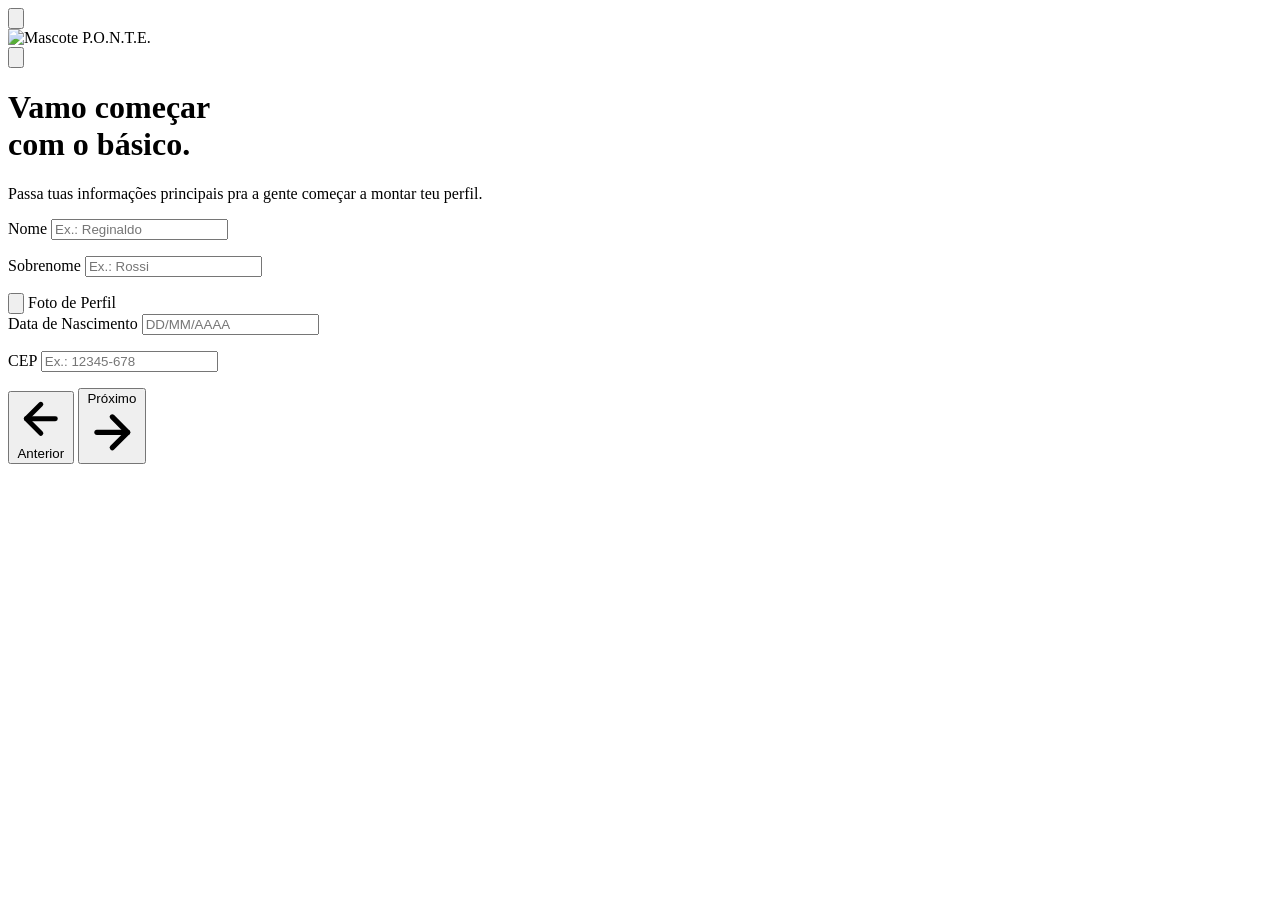
==== frontend/index.html @ 2f82075f "Criação tela login, cadastro e chat" ====
<!DOCTYPE html>
<html lang="pt-BR">
<head>
  <meta charset="UTF-8" />
  <meta name="viewport" content="width=device-width, initial-scale=1.0" />
  <title>P.O.N.T.E. — Vamo começar com o básico</title>
  <meta name="description" content="Cadastro inicial P.O.N.T.E.: nome, sobrenome, foto, data de nascimento e CEP." />
  <link rel="preconnect" href="https://fonts.googleapis.com" />
  <link rel="preconnect" href="https://fonts.gstatic.com" crossorigin />
  <link href="https://fonts.googleapis.com/css2?family=Nunito:wght@400;600;700;800;900&display=swap" rel="stylesheet" />
  <link rel="stylesheet" href="/ponte-mvp-main/frontend/css/styles.css" />
  <link rel="stylesheet" href="/ponte-mvp-main/frontend/css/desktop.css" />
</head>
<body>
  <main class="card" role="main">
    <header class="topbar">
      <button type="button" class="icon-btn" id="helpBtn" aria-label="Ajuda">
        <svg viewBox="0 0 24 24" fill="none" stroke="currentColor" stroke-width="2.2" stroke-linecap="round" stroke-linejoin="round"><circle cx="12" cy="12" r="10"/><path d="M9.09 9a3 3 0 0 1 5.83 1c0 2-3 3-3 3"/><line x1="12" y1="17" x2="12.01" y2="17"/></svg>
      </button>

      <div class="brand">
        <img src="/ponte-mvp-main/frontend/assets/logo-1.png" alt="Mascote P.O.N.T.E." width="56" height="56" />
      </div>

      <button type="button" class="icon-btn" id="closeBtn" aria-label="Fechar">
        <svg viewBox="0 0 24 24" fill="none" stroke="currentColor" stroke-width="2.2" stroke-linecap="round" stroke-linejoin="round"><line x1="18" y1="6" x2="6" y2="18"/><line x1="6" y1="6" x2="18" y2="18"/></svg>
      </button>
    </header>

    <div class="progress" role="progressbar" aria-valuemin="0" aria-valuemax="100" aria-valuenow="15">
      <div class="progress-bar" id="progressBar" style="width:15%"></div>
    </div>

    <h1 class="title">Vamo começar<br/>com o <span class="accent">básico</span>.</h1>
    <p class="subtitle">Passa tuas informações principais pra a gente começar a montar teu perfil.</p>

    <form id="form" novalidate>
      <div class="field">
        <label for="nome">Nome</label>
        <input id="nome" name="nome" type="text" placeholder="Ex.: Reginaldo" autocomplete="given-name" />
        <p class="error" id="nome-error"></p>
      </div>

      <div class="field">
        <label for="sobrenome">Sobrenome</label>
        <input id="sobrenome" name="sobrenome" type="text" placeholder="Ex.: Rossi" autocomplete="family-name" />
        <p class="error" id="sobrenome-error"></p>
      </div>

      <div class="row">
        <div class="photo-col">
          <button type="button" class="photo-btn" id="photoBtn" aria-label="Adicionar foto de perfil">
            <span id="photoPlus">
              <svg viewBox="0 0 24 24" fill="none" stroke="currentColor" stroke-width="2.4" stroke-linecap="round"><line x1="12" y1="5" x2="12" y2="19"/><line x1="5" y1="12" x2="19" y2="12"/></svg>
            </span>
            <img id="photoPreview" alt="" hidden />
          </button>
          <input type="file" id="photoInput" accept="image/*" hidden />
          <span class="photo-label">Foto de Perfil</span>
        </div>

        <div class="right-col">
          <div class="field">
            <label for="nascimento">Data de Nascimento</label>
            <input id="nascimento" name="nascimento" type="text" placeholder="DD/MM/AAAA" inputmode="numeric" />
            <p class="error" id="nascimento-error"></p>
          </div>
          <div class="field">
            <label for="cep">CEP</label>
            <input id="cep" name="cep" type="text" placeholder="Ex.: 12345-678" inputmode="numeric" />
            <p class="error" id="cep-error"></p>
          </div>
        </div>
      </div>

      <div class="actions">
        <button type="button" class="btn" id="prevBtn">
          <svg viewBox="0 0 24 24" fill="none" stroke="currentColor" stroke-width="2.4" stroke-linecap="round" stroke-linejoin="round"><line x1="19" y1="12" x2="5" y2="12"/><polyline points="12 19 5 12 12 5"/></svg>
          Anterior
        </button>
        <button type="submit" class="btn">
          Próximo
          <svg viewBox="0 0 24 24" fill="none" stroke="currentColor" stroke-width="2.4" stroke-linecap="round" stroke-linejoin="round"><line x1="5" y1="12" x2="19" y2="12"/><polyline points="12 5 19 12 12 19"/></svg>
        </button>
      </div>
    </form>
  </main>

  <div id="toast" class="toast" role="status" aria-live="polite"></div>

  <script src="/ponte-mvp-main/frontend/js/script.js"></script>
</body>
</html>
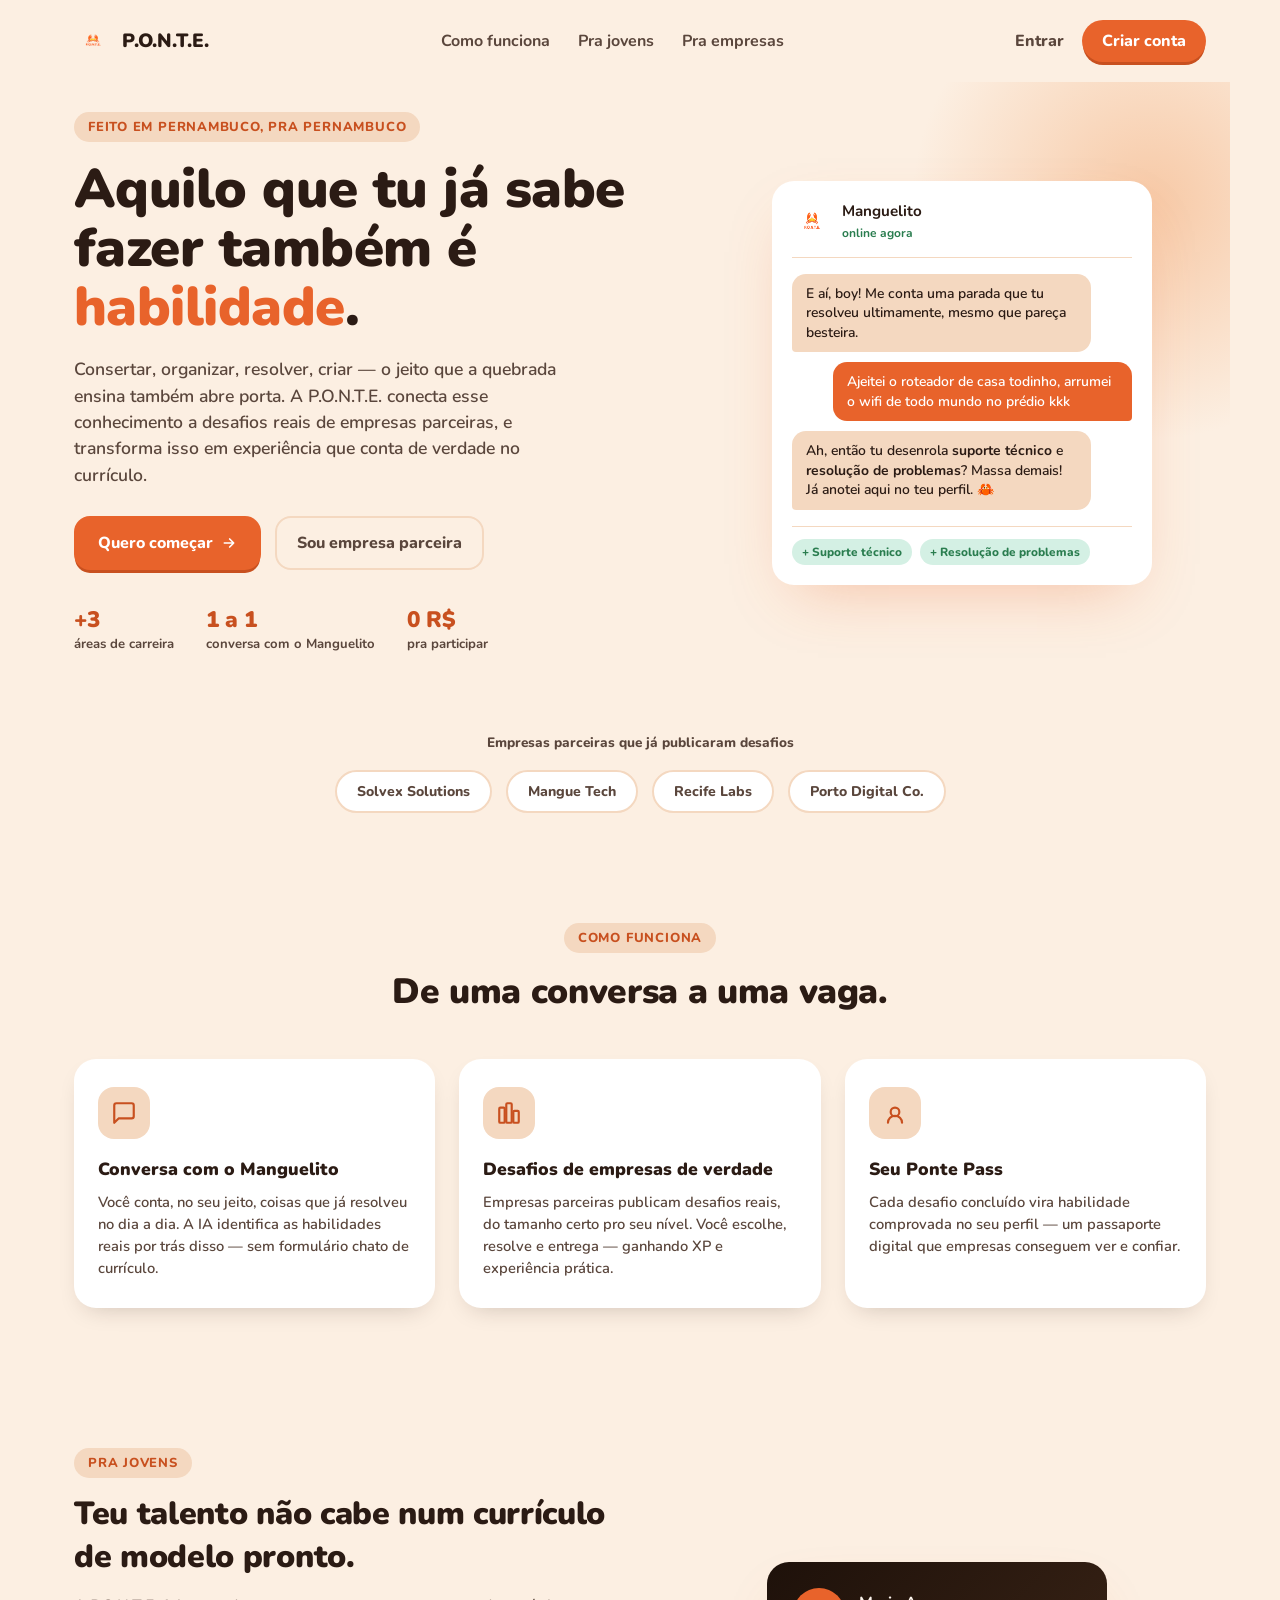
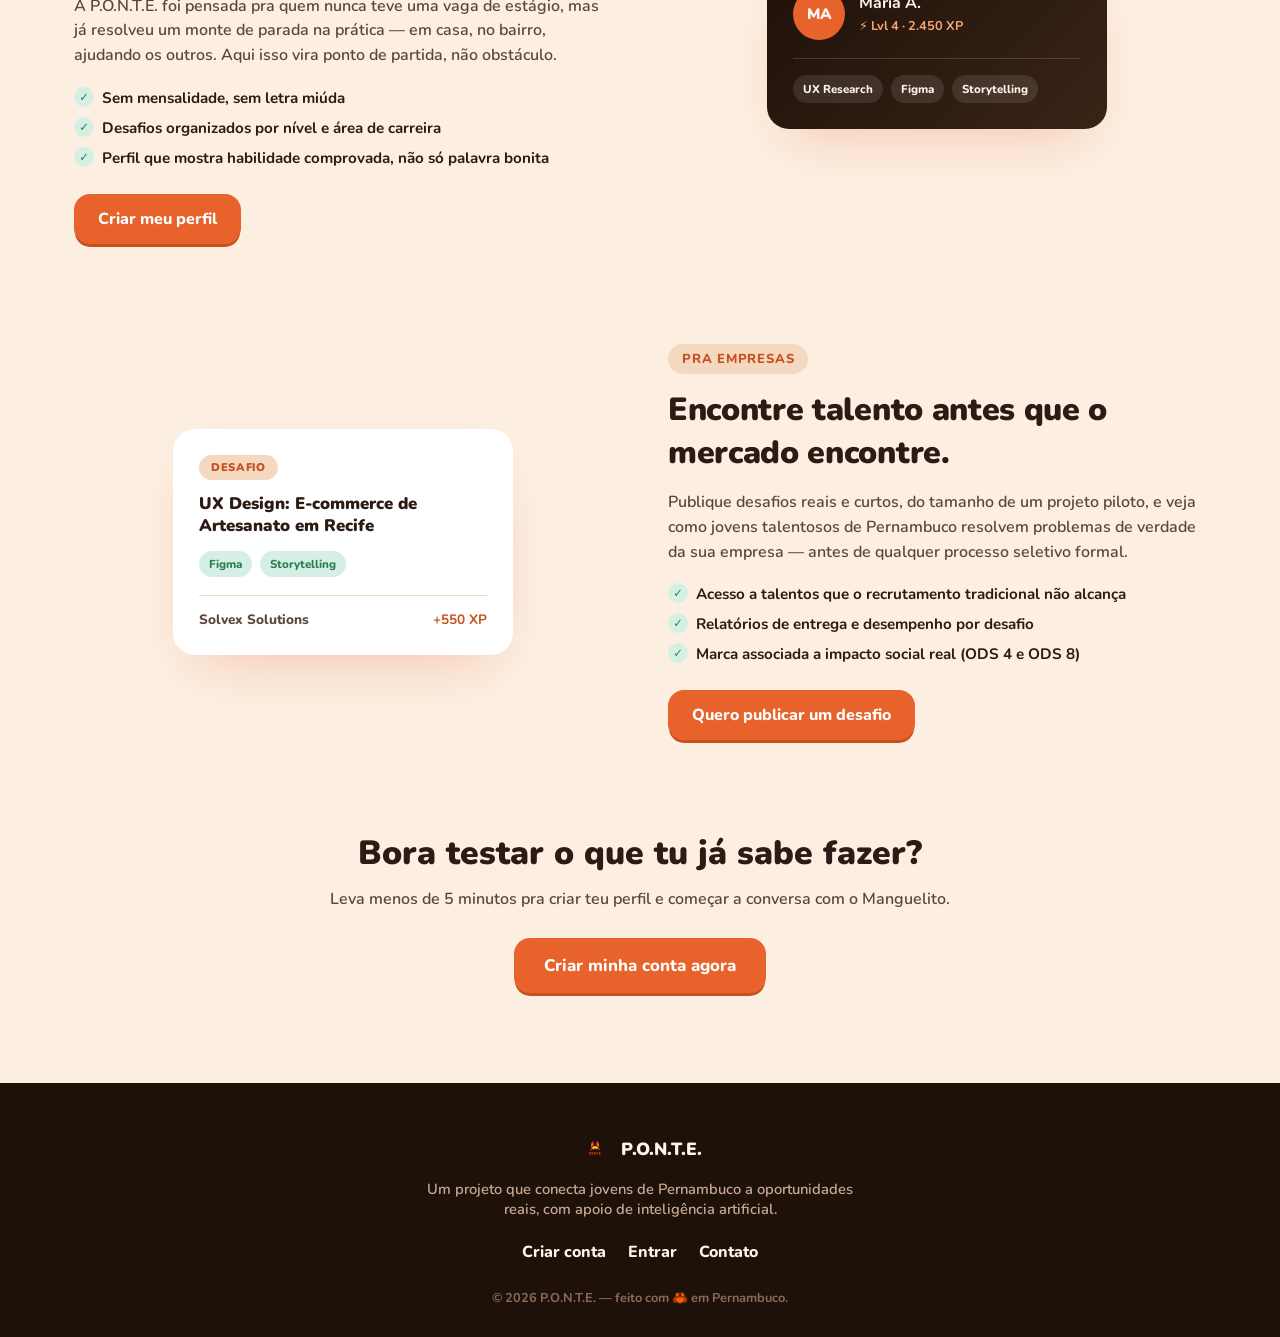
==== commit 9c068d06: "feat: add page pontepass, oportunidade and index" ====
--- a/frontend/index.html
+++ b/frontend/index.html
@@ -1,93 +1,197 @@
 <!DOCTYPE html>
 <html lang="pt-BR">
 <head>
-  <meta charset="UTF-8" />
-  <meta name="viewport" content="width=device-width, initial-scale=1.0" />
-  <title>P.O.N.T.E. — Vamo começar com o básico</title>
-  <meta name="description" content="Cadastro inicial P.O.N.T.E.: nome, sobrenome, foto, data de nascimento e CEP." />
-  <link rel="preconnect" href="https://fonts.googleapis.com" />
-  <link rel="preconnect" href="https://fonts.gstatic.com" crossorigin />
-  <link href="https://fonts.googleapis.com/css2?family=Nunito:wght@400;600;700;800;900&display=swap" rel="stylesheet" />
-  <link rel="stylesheet" href="/ponte-mvp-main/frontend/css/styles.css" />
-  <link rel="stylesheet" href="/ponte-mvp-main/frontend/css/desktop.css" />
+<meta charset="UTF-8" />
+<meta name="viewport" content="width=device-width, initial-scale=1.0" />
+<title>P.O.N.T.E. — Da experiência de rua à vaga de verdade</title>
+<meta name="description" content="P.O.N.T.E. transforma o que jovens de Pernambuco já sabem fazer em habilidades reconhecidas por empresas — com a ajuda do Manguelito, nosso assistente de IA." />
+<link rel="icon" href="assets/logo-1.png" type="image/png" />
+<link rel="preconnect" href="https://fonts.googleapis.com" />
+<link rel="preconnect" href="https://fonts.gstatic.com" crossorigin />
+<link href="https://fonts.googleapis.com/css2?family=Nunito:wght@400;600;700;800;900&display=swap" rel="stylesheet" />
+<link rel="stylesheet" href="css/index.css" />
 </head>
 <body>
-  <main class="card" role="main">
-    <header class="topbar">
-      <button type="button" class="icon-btn" id="helpBtn" aria-label="Ajuda">
-        <svg viewBox="0 0 24 24" fill="none" stroke="currentColor" stroke-width="2.2" stroke-linecap="round" stroke-linejoin="round"><circle cx="12" cy="12" r="10"/><path d="M9.09 9a3 3 0 0 1 5.83 1c0 2-3 3-3 3"/><line x1="12" y1="17" x2="12.01" y2="17"/></svg>
-      </button>
 
-      <div class="brand">
-        <img src="/ponte-mvp-main/frontend/assets/logo-1.png" alt="Mascote P.O.N.T.E." width="56" height="56" />
+  <header class="nav">
+    <a href="index.html" class="nav-brand">
+      <img src="assets/logo-1.png" alt="Mascote P.O.N.T.E." />
+      <span>P.O.N.T.E.</span>
+    </a>
+    <nav class="nav-links">
+      <a href="#como-funciona">Como funciona</a>
+      <a href="#jovens">Pra jovens</a>
+      <a href="#empresas">Pra empresas</a>
+    </nav>
+    <div class="nav-actions">
+      <a href="login.html" class="nav-login">Entrar</a>
+      <a href="cadastro.html" class="btn-nav">Criar conta</a>
+    </div>
+    <button class="nav-burger" id="navBurger" aria-label="Abrir menu" aria-expanded="false">
+      <span></span><span></span><span></span>
+    </button>
+  </header>
+
+  <div class="nav-mobile" id="navMobile">
+    <a href="#como-funciona">Como funciona</a>
+    <a href="#jovens">Pra jovens</a>
+    <a href="#empresas">Pra empresas</a>
+    <a href="login.html">Entrar</a>
+    <a href="cadastro.html" class="btn-nav">Criar conta</a>
+  </div>
+
+  <main>
+    <section class="hero">
+      <div class="hero-blob" aria-hidden="true"></div>
+      <div class="hero-text">
+        <span class="eyebrow">Feito em Pernambuco, pra Pernambuco</span>
+        <h1>Aquilo que tu já sabe fazer também é <span class="accent">habilidade</span>.</h1>
+        <p class="lede">Consertar, organizar, resolver, criar — o jeito que a quebrada ensina também abre porta. A P.O.N.T.E. conecta esse conhecimento a desafios reais de empresas parceiras, e transforma isso em experiência que conta de verdade no currículo.</p>
+        <div class="hero-actions">
+          <a href="cadastro.html" class="btn-primary">Quero começar <svg width="16" height="16" viewBox="0 0 24 24" fill="none" stroke="currentColor" stroke-width="2.5" stroke-linecap="round" stroke-linejoin="round"><path d="M5 12h14M13 6l6 6-6 6"/></svg></a>
+          <a href="#empresas" class="btn-ghost">Sou empresa parceira</a>
+        </div>
+        <div class="hero-proof">
+          <div><strong>+3</strong><span>áreas de carreira</span></div>
+          <div><strong>1 a 1</strong><span>conversa com o Manguelito</span></div>
+          <div><strong>0 R$</strong><span>pra participar</span></div>
+        </div>
       </div>
-
-      <button type="button" class="icon-btn" id="closeBtn" aria-label="Fechar">
-        <svg viewBox="0 0 24 24" fill="none" stroke="currentColor" stroke-width="2.2" stroke-linecap="round" stroke-linejoin="round"><line x1="18" y1="6" x2="6" y2="18"/><line x1="6" y1="6" x2="18" y2="18"/></svg>
-      </button>
-    </header>
-
-    <div class="progress" role="progressbar" aria-valuemin="0" aria-valuemax="100" aria-valuenow="15">
-      <div class="progress-bar" id="progressBar" style="width:15%"></div>
-    </div>
-
-    <h1 class="title">Vamo começar<br/>com o <span class="accent">básico</span>.</h1>
-    <p class="subtitle">Passa tuas informações principais pra a gente começar a montar teu perfil.</p>
-
-    <form id="form" novalidate>
-      <div class="field">
-        <label for="nome">Nome</label>
-        <input id="nome" name="nome" type="text" placeholder="Ex.: Reginaldo" autocomplete="given-name" />
-        <p class="error" id="nome-error"></p>
-      </div>
-
-      <div class="field">
-        <label for="sobrenome">Sobrenome</label>
-        <input id="sobrenome" name="sobrenome" type="text" placeholder="Ex.: Rossi" autocomplete="family-name" />
-        <p class="error" id="sobrenome-error"></p>
-      </div>
-
-      <div class="row">
-        <div class="photo-col">
-          <button type="button" class="photo-btn" id="photoBtn" aria-label="Adicionar foto de perfil">
-            <span id="photoPlus">
-              <svg viewBox="0 0 24 24" fill="none" stroke="currentColor" stroke-width="2.4" stroke-linecap="round"><line x1="12" y1="5" x2="12" y2="19"/><line x1="5" y1="12" x2="19" y2="12"/></svg>
-            </span>
-            <img id="photoPreview" alt="" hidden />
-          </button>
-          <input type="file" id="photoInput" accept="image/*" hidden />
-          <span class="photo-label">Foto de Perfil</span>
-        </div>
-
-        <div class="right-col">
-          <div class="field">
-            <label for="nascimento">Data de Nascimento</label>
-            <input id="nascimento" name="nascimento" type="text" placeholder="DD/MM/AAAA" inputmode="numeric" />
-            <p class="error" id="nascimento-error"></p>
+      <div class="hero-card">
+        <div class="chat-mock">
+          <div class="chat-mock-head">
+            <img src="assets/logo-1.png" alt="" />
+            <div>
+              <strong>Manguelito</strong>
+              <span>online agora</span>
+            </div>
           </div>
-          <div class="field">
-            <label for="cep">CEP</label>
-            <input id="cep" name="cep" type="text" placeholder="Ex.: 12345-678" inputmode="numeric" />
-            <p class="error" id="cep-error"></p>
+          <div class="chat-mock-body">
+            <div class="bubble bot">E aí, boy! Me conta uma parada que tu resolveu ultimamente, mesmo que pareça besteira.</div>
+            <div class="bubble user">Ajeitei o roteador de casa todinho, arrumei o wifi de todo mundo no prédio kkk</div>
+            <div class="bubble bot">Ah, então tu desenrola <strong>suporte técnico</strong> e <strong>resolução de problemas</strong>? Massa demais! Já anotei aqui no teu perfil. 🦀</div>
+          </div>
+          <div class="chat-mock-skills">
+            <span>+ Suporte técnico</span>
+            <span>+ Resolução de problemas</span>
           </div>
         </div>
       </div>
+    </section>
 
-      <div class="actions">
-        <button type="button" class="btn" id="prevBtn">
-          <svg viewBox="0 0 24 24" fill="none" stroke="currentColor" stroke-width="2.4" stroke-linecap="round" stroke-linejoin="round"><line x1="19" y1="12" x2="5" y2="12"/><polyline points="12 19 5 12 12 5"/></svg>
-          Anterior
-        </button>
-        <button type="submit" class="btn">
-          Próximo
-          <svg viewBox="0 0 24 24" fill="none" stroke="currentColor" stroke-width="2.4" stroke-linecap="round" stroke-linejoin="round"><line x1="5" y1="12" x2="19" y2="12"/><polyline points="12 5 19 12 12 19"/></svg>
-        </button>
+    <section class="logos-strip">
+      <span>Empresas parceiras que já publicaram desafios</span>
+      <div class="logos-row">
+        <div class="logo-chip">Solvex Solutions</div>
+        <div class="logo-chip">Mangue Tech</div>
+        <div class="logo-chip">Recife Labs</div>
+        <div class="logo-chip">Porto Digital Co.</div>
       </div>
-    </form>
+    </section>
+
+    <section class="how" id="como-funciona">
+      <div class="section-head">
+        <span class="eyebrow">Como funciona</span>
+        <h2>De uma conversa a uma vaga.</h2>
+      </div>
+      <div class="how-grid">
+        <div class="how-card">
+          <div class="how-icon"><svg width="26" height="26" viewBox="0 0 24 24" fill="none" stroke="currentColor" stroke-width="2" stroke-linecap="round" stroke-linejoin="round"><path d="M21 15a2 2 0 0 1-2 2H7l-4 4V5a2 2 0 0 1 2-2h14a2 2 0 0 1 2 2z"/></svg></div>
+          <h3>Conversa com o Manguelito</h3>
+          <p>Você conta, no seu jeito, coisas que já resolveu no dia a dia. A IA identifica as habilidades reais por trás disso — sem formulário chato de currículo.</p>
+        </div>
+        <div class="how-card">
+          <div class="how-icon"><svg width="26" height="26" viewBox="0 0 24 24" fill="none" stroke="currentColor" stroke-width="2" stroke-linecap="round" stroke-linejoin="round"><rect x="3" y="7" width="5" height="14" rx="1"/><rect x="9.5" y="3" width="5" height="18" rx="1"/><rect x="16" y="10" width="5" height="11" rx="1"/></svg></div>
+          <h3>Desafios de empresas de verdade</h3>
+          <p>Empresas parceiras publicam desafios reais, do tamanho certo pro seu nível. Você escolhe, resolve e entrega — ganhando XP e experiência prática.</p>
+        </div>
+        <div class="how-card">
+          <div class="how-icon"><svg width="26" height="26" viewBox="0 0 24 24" fill="none" stroke="currentColor" stroke-width="2" stroke-linecap="round" stroke-linejoin="round"><path d="M12 15a4 4 0 1 0 0-8 4 4 0 0 0 0 8z"/><path d="M5.5 21a6.5 6.5 0 0 1 13 0"/></svg></div>
+          <h3>Seu Ponte Pass</h3>
+          <p>Cada desafio concluído vira habilidade comprovada no seu perfil — um passaporte digital que empresas conseguem ver e confiar.</p>
+        </div>
+      </div>
+    </section>
+
+    <section class="split" id="jovens">
+      <div class="split-text">
+        <span class="eyebrow">Pra jovens</span>
+        <h2>Teu talento não cabe num currículo de modelo pronto.</h2>
+        <p>A P.O.N.T.E. foi pensada pra quem nunca teve uma vaga de estágio, mas já resolveu um monte de parada na prática — em casa, no bairro, ajudando os outros. Aqui isso vira ponto de partida, não obstáculo.</p>
+        <ul class="check-list">
+          <li>Sem mensalidade, sem letra miúda</li>
+          <li>Desafios organizados por nível e área de carreira</li>
+          <li>Perfil que mostra habilidade comprovada, não só palavra bonita</li>
+        </ul>
+        <a href="cadastro.html" class="btn-primary">Criar meu perfil</a>
+      </div>
+      <div class="split-card">
+        <div class="pass-mini">
+          <div class="pass-mini-top">
+            <div class="pass-avatar">MA</div>
+            <div>
+              <strong>Maria A.</strong>
+              <span>⚡ Lvl 4 · 2.450 XP</span>
+            </div>
+          </div>
+          <div class="pass-mini-skills">
+            <span>UX Research</span>
+            <span>Figma</span>
+            <span>Storytelling</span>
+          </div>
+        </div>
+      </div>
+    </section>
+
+    <section class="split reverse" id="empresas">
+      <div class="split-text">
+        <span class="eyebrow">Pra empresas</span>
+        <h2>Encontre talento antes que o mercado encontre.</h2>
+        <p>Publique desafios reais e curtos, do tamanho de um projeto piloto, e veja como jovens talentosos de Pernambuco resolvem problemas de verdade da sua empresa — antes de qualquer processo seletivo formal.</p>
+        <ul class="check-list">
+          <li>Acesso a talentos que o recrutamento tradicional não alcança</li>
+          <li>Relatórios de entrega e desempenho por desafio</li>
+          <li>Marca associada a impacto social real (ODS 4 e ODS 8)</li>
+        </ul>
+        <a href="mailto:profissionalba1is1a@gmail.com?subject=Quero%20publicar%20um%20desafio%20na%20P.O.N.T.E." class="btn-primary">Quero publicar um desafio</a>
+      </div>
+      <div class="split-card">
+        <div class="desafio-mini">
+          <span class="type-pill-mini">Desafio</span>
+          <h4>UX Design: E-commerce de Artesanato em Recife</h4>
+          <div class="desafio-mini-tags">
+            <span>Figma</span>
+            <span>Storytelling</span>
+          </div>
+          <div class="desafio-mini-foot">
+            <span>Solvex Solutions</span>
+            <strong>+550 XP</strong>
+          </div>
+        </div>
+      </div>
+    </section>
+
+    <section class="cta-final">
+      <h2>Bora testar o que tu já sabe fazer?</h2>
+      <p>Leva menos de 5 minutos pra criar teu perfil e começar a conversa com o Manguelito.</p>
+      <a href="cadastro.html" class="btn-primary lg">Criar minha conta agora</a>
+    </section>
   </main>
 
-  <div id="toast" class="toast" role="status" aria-live="polite"></div>
+  <footer class="foot">
+    <div class="foot-brand">
+      <img src="assets/logo-1.png" alt="Mascote P.O.N.T.E." />
+      <span>P.O.N.T.E.</span>
+    </div>
+    <p>Um projeto que conecta jovens de Pernambuco a oportunidades reais, com apoio de inteligência artificial.</p>
+    <div class="foot-links">
+      <a href="cadastro.html">Criar conta</a>
+      <a href="login.html">Entrar</a>
+      <a href="mailto:profissionalba1is1a@gmail.com">Contato</a>
+    </div>
+    <span class="foot-copy">© 2026 P.O.N.T.E. — feito com 🦀 em Pernambuco.</span>
+  </footer>
 
-  <script src="/ponte-mvp-main/frontend/js/script.js"></script>
+  <script src="js/index.js"></script>
 </body>
 </html>
--- a/frontend/css/index.css
+++ b/frontend/css/index.css
@@ -0,0 +1,247 @@
+:root {
+  --bg: #fcefe2;
+  --card: #ffffff;
+  --primary: #e8632b;
+  --primary-dark: #c8501f;
+  --text: #2b1b14;
+  --muted: #5a463c;
+  --input-bg: #f7c9a6;
+  --secondary: #f4d8c0;
+  --mint: #2a7d4f;
+  --mint-lt: #d4f0e4;
+  --shadow: 0 25px 60px -25px rgba(232, 99, 43, 0.35);
+  --shadow-sm: 0 10px 24px -12px rgba(43, 27, 20, 0.25);
+  --radius: 22px;
+}
+
+* { box-sizing: border-box; }
+html { scroll-behavior: smooth; }
+body {
+  margin: 0;
+  font-family: 'Nunito', system-ui, -apple-system, sans-serif;
+  background: var(--bg);
+  color: var(--text);
+  -webkit-font-smoothing: antialiased;
+}
+img { max-width: 100%; display: block; }
+a { color: inherit; text-decoration: none; }
+ul { margin: 0; padding: 0; list-style: none; }
+
+.eyebrow {
+  display: inline-block;
+  font-size: 13px;
+  font-weight: 800;
+  letter-spacing: .06em;
+  text-transform: uppercase;
+  color: var(--primary-dark);
+  background: var(--secondary);
+  padding: 6px 14px;
+  border-radius: 999px;
+}
+
+/* ── Nav ── */
+.nav {
+  display: flex;
+  align-items: center;
+  justify-content: space-between;
+  gap: 24px;
+  max-width: 1180px;
+  margin: 0 auto;
+  padding: 20px 24px;
+}
+.nav-brand { display: flex; align-items: center; gap: 10px; font-weight: 900; font-size: 1.2rem; }
+.nav-brand img { width: 38px; height: 38px; object-fit: contain; }
+.nav-links { display: flex; gap: 28px; font-weight: 700; color: var(--muted); }
+.nav-links a:hover { color: var(--primary); }
+.nav-actions { display: flex; align-items: center; gap: 18px; }
+.nav-login { font-weight: 800; color: var(--muted); }
+.nav-login:hover { color: var(--primary); }
+.btn-nav {
+  background: var(--primary);
+  color: #fff;
+  font-weight: 800;
+  padding: 10px 20px;
+  border-radius: 999px;
+  box-shadow: 0 4px 0 -1px var(--primary-dark);
+  transition: filter .15s, transform .08s;
+}
+.btn-nav:hover { filter: brightness(1.05); }
+.nav-burger { display: none; flex-direction: column; gap: 5px; background: none; border: 0; cursor: pointer; padding: 8px; }
+.nav-burger span { width: 22px; height: 2.5px; background: var(--text); border-radius: 2px; }
+.nav-mobile {
+  display: none; flex-direction: column; gap: 4px;
+  padding: 0 24px 20px; font-weight: 700;
+}
+.nav-mobile a { padding: 10px 4px; color: var(--muted); }
+.nav-mobile .btn-nav { text-align: center; margin-top: 8px; }
+.nav-mobile.open { display: flex; }
+
+@media (max-width: 860px) {
+  .nav-links, .nav-actions { display: none; }
+  .nav-burger { display: flex; }
+}
+
+/* ── Hero ── */
+.hero {
+  position: relative;
+  max-width: 1180px;
+  margin: 0 auto;
+  padding: 30px 24px 80px;
+  display: grid;
+  grid-template-columns: 1.1fr .9fr;
+  gap: 48px;
+  align-items: center;
+  overflow: hidden;
+}
+.hero-blob {
+  position: absolute; top: -120px; right: -160px; width: 480px; height: 480px;
+  background: radial-gradient(circle, var(--input-bg) 0%, transparent 70%);
+  z-index: 0; pointer-events: none;
+}
+.hero-text { position: relative; z-index: 1; }
+.hero-text h1 {
+  font-size: clamp(2.2rem, 4.4vw, 3.4rem);
+  line-height: 1.08;
+  font-weight: 900;
+  letter-spacing: -.01em;
+  margin: 18px 0 20px;
+}
+.hero-text .accent { color: var(--primary); }
+.lede { font-size: 1.1rem; color: var(--muted); font-weight: 600; line-height: 1.5; max-width: 520px; }
+.hero-actions { display: flex; gap: 14px; flex-wrap: wrap; margin: 28px 0 34px; }
+
+.btn-primary {
+  display: inline-flex; align-items: center; gap: 8px;
+  background: var(--primary); color: #fff; font-weight: 800; font-size: 1rem;
+  padding: 14px 24px; border-radius: 16px;
+  box-shadow: 0 4px 0 -1px var(--primary-dark);
+  transition: filter .15s, transform .08s;
+}
+.btn-primary:hover { filter: brightness(1.05); }
+.btn-primary:active { transform: translateY(2px); }
+.btn-primary.lg { padding: 16px 30px; font-size: 1.05rem; }
+.btn-ghost {
+  display: inline-flex; align-items: center;
+  font-weight: 800; padding: 14px 20px; border-radius: 16px;
+  border: 2px solid var(--secondary); color: var(--muted);
+  transition: border-color .15s, color .15s;
+}
+.btn-ghost:hover { border-color: var(--primary); color: var(--primary); }
+
+.hero-proof { display: flex; gap: 32px; flex-wrap: wrap; }
+.hero-proof div { display: flex; flex-direction: column; }
+.hero-proof strong { font-size: 1.4rem; font-weight: 900; color: var(--primary-dark); }
+.hero-proof span { font-size: .82rem; color: var(--muted); font-weight: 700; }
+
+/* ── Hero chat mock ── */
+.hero-card { position: relative; z-index: 1; }
+.chat-mock {
+  background: var(--card); border-radius: var(--radius); box-shadow: var(--shadow);
+  padding: 20px; max-width: 380px; margin: 0 auto;
+}
+.chat-mock-head { display: flex; align-items: center; gap: 10px; padding-bottom: 14px; border-bottom: 1px solid var(--secondary); }
+.chat-mock-head img { width: 40px; height: 40px; border-radius: 50%; }
+.chat-mock-head strong { display: block; font-size: .95rem; }
+.chat-mock-head span { font-size: .75rem; color: var(--mint); font-weight: 700; }
+.chat-mock-body { display: flex; flex-direction: column; gap: 10px; padding: 16px 0; }
+.bubble { font-size: .87rem; font-weight: 600; line-height: 1.4; padding: 10px 14px; border-radius: 14px; max-width: 88%; }
+.bubble.bot { background: var(--secondary); color: var(--text); border-bottom-left-radius: 4px; align-self: flex-start; }
+.bubble.user { background: var(--primary); color: #fff; border-bottom-right-radius: 4px; align-self: flex-end; }
+.chat-mock-skills { display: flex; gap: 8px; flex-wrap: wrap; padding-top: 12px; border-top: 1px solid var(--secondary); }
+.chat-mock-skills span { font-size: .74rem; font-weight: 800; color: var(--mint); background: var(--mint-lt); padding: 5px 10px; border-radius: 999px; }
+
+@media (max-width: 860px) {
+  .hero { grid-template-columns: 1fr; text-align: center; }
+  .hero-actions, .hero-proof { justify-content: center; }
+  .lede { margin-inline: auto; }
+}
+
+/* ── Logos strip ── */
+.logos-strip { max-width: 1180px; margin: 0 auto; padding: 0 24px 70px; text-align: center; }
+.logos-strip > span { display: block; font-weight: 800; color: var(--muted); font-size: .85rem; margin-bottom: 18px; }
+.logos-row { display: flex; gap: 14px; flex-wrap: wrap; justify-content: center; }
+.logo-chip { background: var(--card); border: 2px solid var(--secondary); border-radius: 999px; padding: 10px 20px; font-weight: 800; color: var(--muted); font-size: .88rem; }
+
+/* ── How it works ── */
+.how { max-width: 1180px; margin: 0 auto; padding: 40px 24px 90px; }
+.section-head { text-align: center; max-width: 560px; margin: 0 auto 44px; }
+.section-head h2 { font-size: clamp(1.6rem, 3vw, 2.2rem); font-weight: 900; margin: 14px 0 0; letter-spacing: -.01em; }
+.how-grid { display: grid; grid-template-columns: repeat(3, 1fr); gap: 24px; }
+.how-card { background: var(--card); border-radius: var(--radius); padding: 28px 24px; box-shadow: var(--shadow-sm); }
+.how-icon {
+  width: 52px; height: 52px; border-radius: 16px; background: var(--secondary); color: var(--primary-dark);
+  display: grid; place-items: center; margin-bottom: 18px;
+}
+.how-card h3 { font-size: 1.1rem; font-weight: 900; margin: 0 0 10px; }
+.how-card p { font-size: .92rem; color: var(--muted); font-weight: 600; line-height: 1.5; margin: 0; }
+
+@media (max-width: 860px) { .how-grid { grid-template-columns: 1fr; } }
+
+/* ── Split sections ── */
+.split {
+  max-width: 1180px; margin: 0 auto; padding: 50px 24px;
+  display: grid; grid-template-columns: 1fr 1fr; gap: 56px; align-items: center;
+}
+.split.reverse .split-text { order: 2; }
+.split.reverse .split-card { order: 1; }
+.split-text h2 { font-size: clamp(1.5rem, 2.8vw, 2rem); font-weight: 900; margin: 14px 0 16px; letter-spacing: -.01em; }
+.split-text p { color: var(--muted); font-weight: 600; line-height: 1.55; margin: 0 0 20px; }
+.check-list { display: flex; flex-direction: column; gap: 10px; margin-bottom: 26px; }
+.check-list li { position: relative; padding-left: 28px; font-weight: 700; color: var(--text); font-size: .95rem; }
+.check-list li::before {
+  content: "✓"; position: absolute; left: 0; top: -1px;
+  width: 20px; height: 20px; border-radius: 50%; background: var(--mint-lt); color: var(--mint);
+  font-size: .72rem; font-weight: 900; display: grid; place-items: center;
+}
+.split-card { display: flex; justify-content: center; }
+
+@media (max-width: 860px) {
+  .split, .split.reverse { grid-template-columns: 1fr; }
+  .split.reverse .split-text, .split.reverse .split-card { order: unset; }
+}
+
+/* Ponte Pass mini preview */
+.pass-mini {
+  background: linear-gradient(135deg, #1e110a, #3a2416);
+  color: #fdf5ee; border-radius: var(--radius); padding: 26px; width: 100%; max-width: 340px;
+  box-shadow: var(--shadow);
+}
+.pass-mini-top { display: flex; align-items: center; gap: 14px; padding-bottom: 18px; border-bottom: 1px solid rgba(255,255,255,.15); }
+.pass-avatar {
+  width: 52px; height: 52px; border-radius: 50%; background: var(--primary);
+  display: grid; place-items: center; font-weight: 900; font-size: .95rem;
+}
+.pass-mini-top strong { display: block; font-size: 1rem; }
+.pass-mini-top span { font-size: .8rem; color: #f5a670; font-weight: 700; }
+.pass-mini-skills { display: flex; gap: 8px; flex-wrap: wrap; padding-top: 16px; }
+.pass-mini-skills span { font-size: .72rem; font-weight: 800; background: rgba(255,255,255,.1); padding: 6px 10px; border-radius: 999px; }
+
+/* Desafio mini preview */
+.desafio-mini {
+  background: var(--card); border-radius: var(--radius); padding: 26px; width: 100%; max-width: 340px;
+  box-shadow: var(--shadow);
+}
+.type-pill-mini { font-size: .7rem; font-weight: 900; text-transform: uppercase; letter-spacing: .06em; color: var(--primary-dark); background: var(--secondary); padding: 5px 12px; border-radius: 999px; }
+.desafio-mini h4 { font-size: 1.05rem; font-weight: 900; margin: 16px 0 14px; line-height: 1.3; }
+.desafio-mini-tags { display: flex; gap: 8px; flex-wrap: wrap; margin-bottom: 18px; }
+.desafio-mini-tags span { font-size: .72rem; font-weight: 800; background: var(--mint-lt); color: var(--mint); padding: 5px 10px; border-radius: 999px; }
+.desafio-mini-foot { display: flex; justify-content: space-between; align-items: center; padding-top: 14px; border-top: 1px solid var(--secondary); font-weight: 800; font-size: .85rem; color: var(--muted); }
+.desafio-mini-foot strong { color: var(--primary-dark); }
+
+/* ── Final CTA ── */
+.cta-final {
+  max-width: 720px; margin: 40px auto 90px; text-align: center; padding: 0 24px;
+}
+.cta-final h2 { font-size: clamp(1.6rem, 3vw, 2.1rem); font-weight: 900; margin: 0 0 12px; }
+.cta-final p { color: var(--muted); font-weight: 600; margin: 0 0 28px; }
+
+/* ── Footer ── */
+.foot {
+  background: #1e110a; color: #fdf5ee; padding: 50px 24px 30px; text-align: center;
+}
+.foot-brand { display: flex; align-items: center; justify-content: center; gap: 10px; font-weight: 900; font-size: 1.1rem; margin-bottom: 14px; }
+.foot-brand img { width: 32px; height: 32px; }
+.foot p { color: #c9a893; font-weight: 600; max-width: 440px; margin: 0 auto 22px; font-size: .92rem; }
+.foot-links { display: flex; gap: 22px; justify-content: center; font-weight: 800; margin-bottom: 26px; }
+.foot-links a:hover { color: var(--input-bg); }
+.foot-copy { display: block; color: #8a6a58; font-size: .8rem; font-weight: 700; }
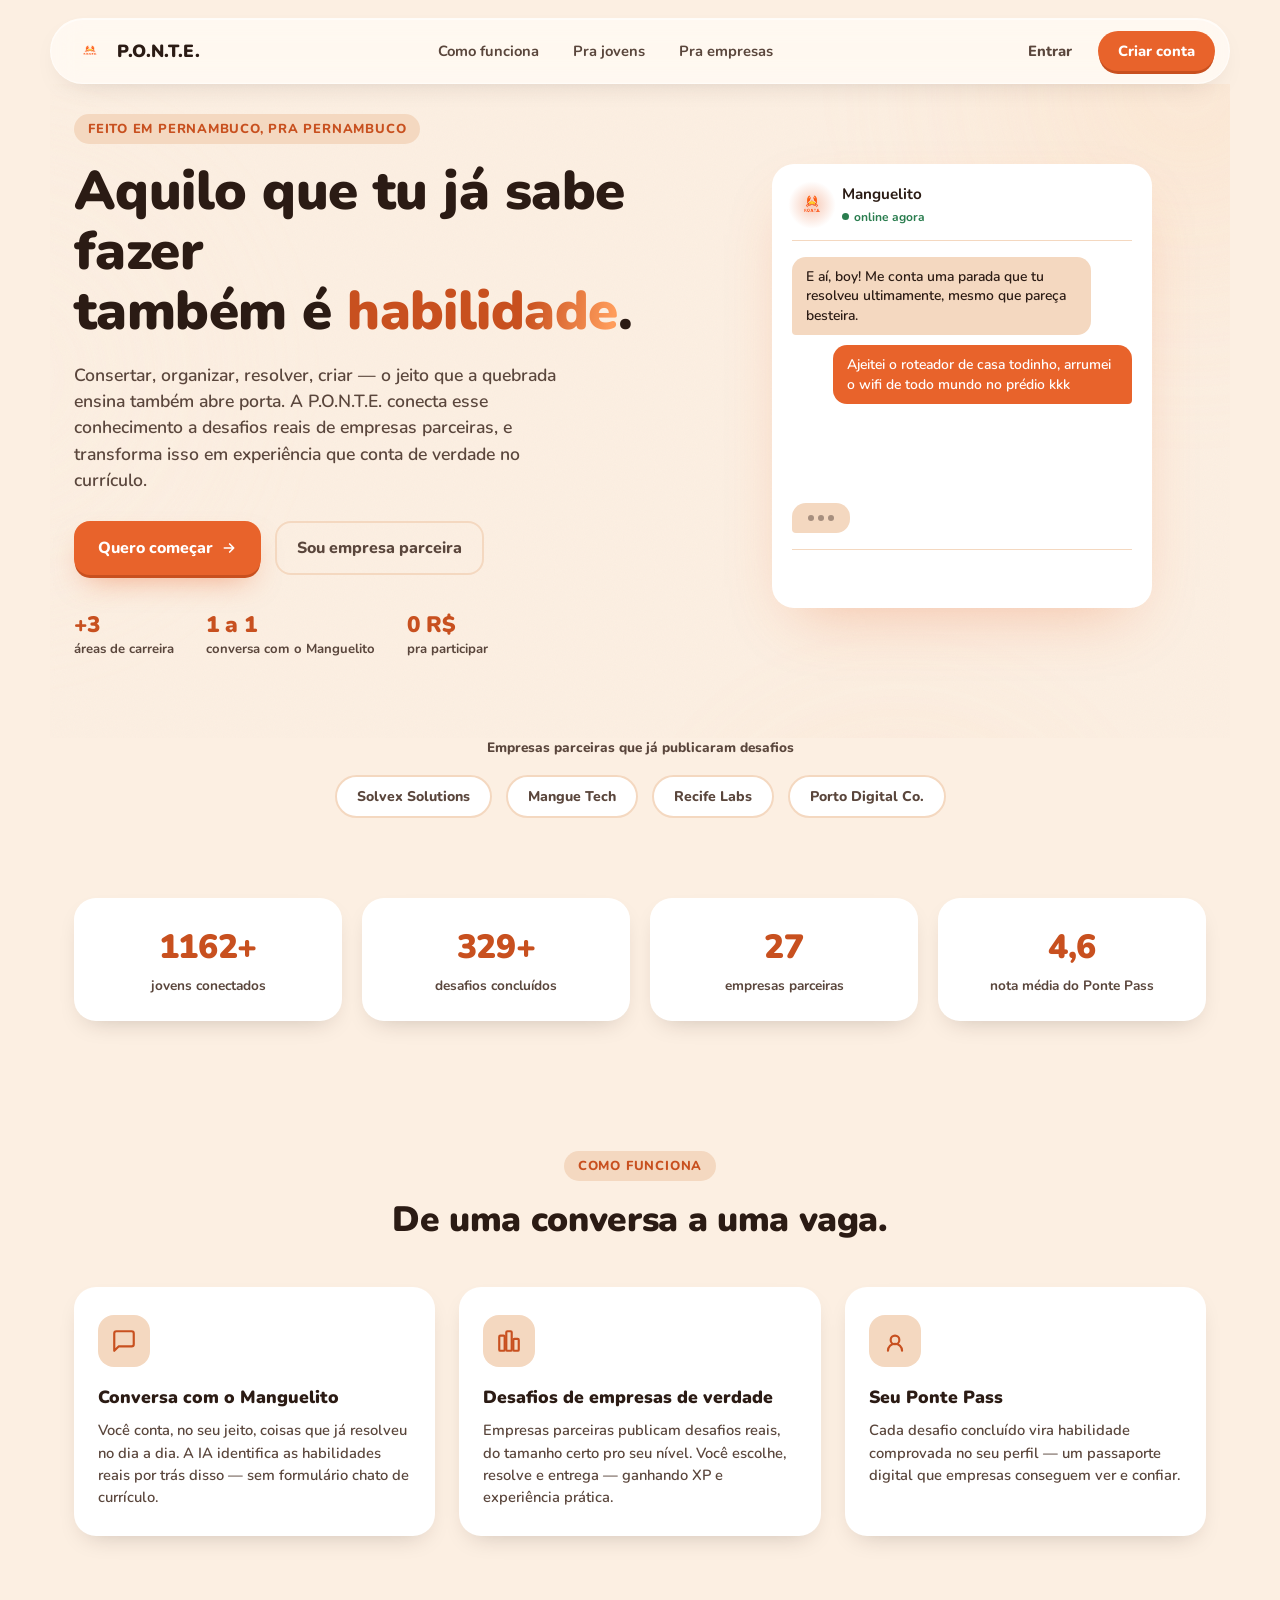
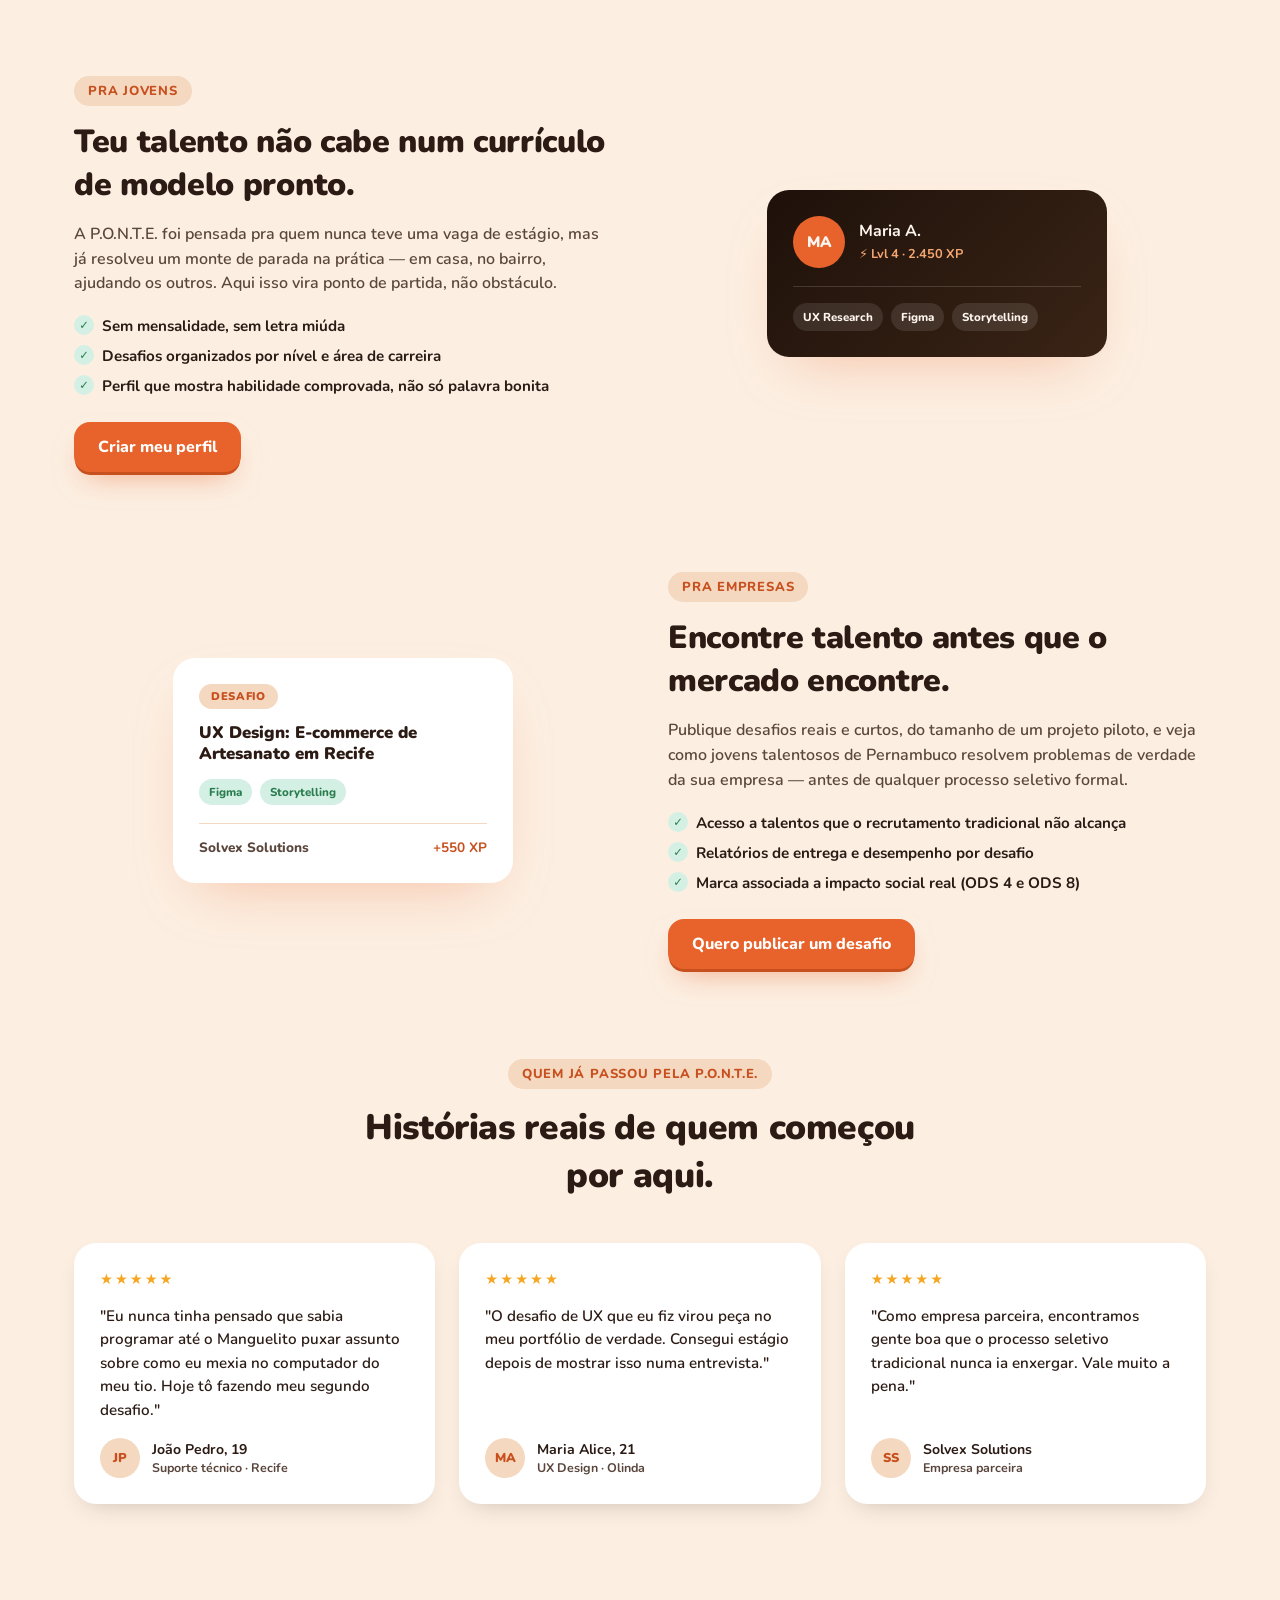
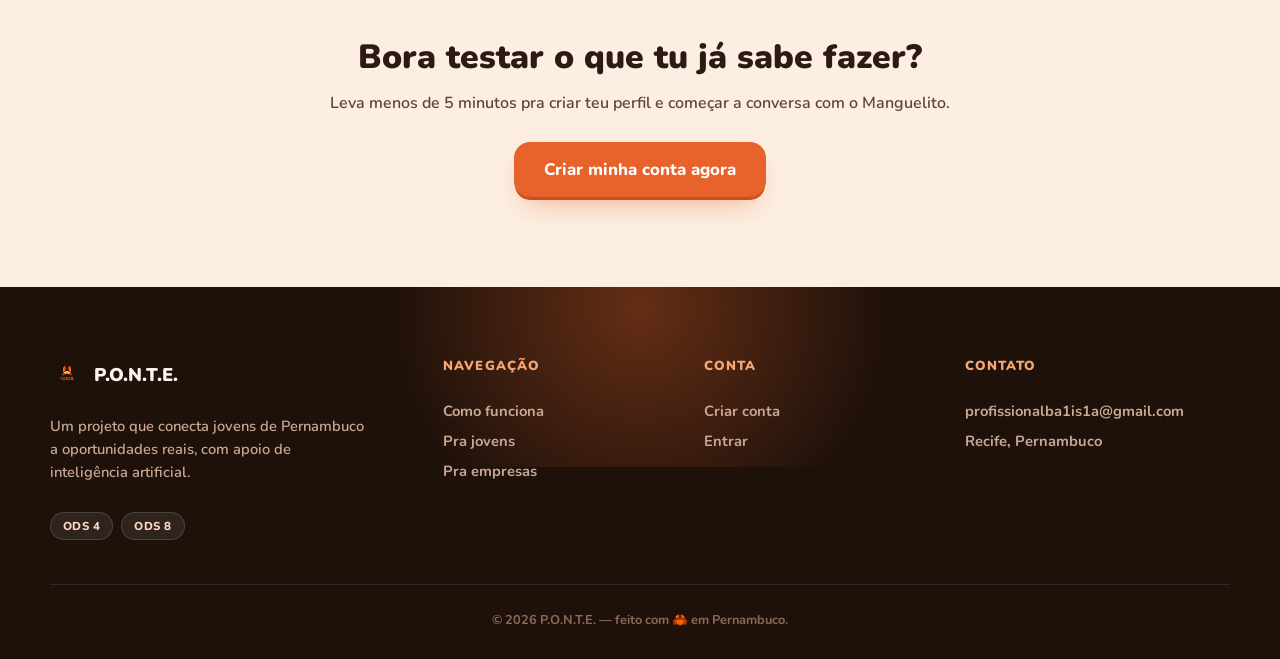
==== commit 3847c58c: "fix: index" ====
--- a/frontend/index.html
+++ b/frontend/index.html
@@ -13,73 +13,85 @@
 </head>
 <body>
 
-  <header class="nav">
-    <a href="index.html" class="nav-brand">
-      <img src="assets/logo-1.png" alt="Mascote P.O.N.T.E." />
-      <span>P.O.N.T.E.</span>
-    </a>
-    <nav class="nav-links">
+  <div class="nav-wrap">
+    <header class="nav">
+      <a href="index.html" class="nav-brand">
+        <img src="assets/logo-1.png" alt="Mascote P.O.N.T.E." />
+        <span>P.O.N.T.E.</span>
+      </a>
+      <nav class="nav-links">
+        <a href="#como-funciona">Como funciona</a>
+        <a href="#jovens">Pra jovens</a>
+        <a href="#empresas">Pra empresas</a>
+      </nav>
+      <div class="nav-actions">
+        <a href="login.html" class="nav-login">Entrar</a>
+        <a href="cadastro.html" class="btn-nav">Criar conta</a>
+      </div>
+      <button class="nav-burger" id="navBurger" aria-label="Abrir menu" aria-expanded="false">
+        <span></span><span></span><span></span>
+      </button>
+    </header>
+
+    <div class="nav-mobile" id="navMobile">
       <a href="#como-funciona">Como funciona</a>
       <a href="#jovens">Pra jovens</a>
       <a href="#empresas">Pra empresas</a>
-    </nav>
-    <div class="nav-actions">
-      <a href="login.html" class="nav-login">Entrar</a>
+      <a href="login.html">Entrar</a>
       <a href="cadastro.html" class="btn-nav">Criar conta</a>
     </div>
-    <button class="nav-burger" id="navBurger" aria-label="Abrir menu" aria-expanded="false">
-      <span></span><span></span><span></span>
-    </button>
-  </header>
-
-  <div class="nav-mobile" id="navMobile">
-    <a href="#como-funciona">Como funciona</a>
-    <a href="#jovens">Pra jovens</a>
-    <a href="#empresas">Pra empresas</a>
-    <a href="login.html">Entrar</a>
-    <a href="cadastro.html" class="btn-nav">Criar conta</a>
   </div>
 
   <main>
-    <section class="hero">
+    <section class="hero" id="hero">
+      <div class="hero-aurora" aria-hidden="true">
+        <span class="aurora a1"></span>
+        <span class="aurora a2"></span>
+        <span class="aurora a3"></span>
+      </div>
+      <div class="hero-grain" aria-hidden="true"></div>
       <div class="hero-blob" aria-hidden="true"></div>
       <div class="hero-text">
-        <span class="eyebrow">Feito em Pernambuco, pra Pernambuco</span>
-        <h1>Aquilo que tu já sabe fazer também é <span class="accent">habilidade</span>.</h1>
-        <p class="lede">Consertar, organizar, resolver, criar — o jeito que a quebrada ensina também abre porta. A P.O.N.T.E. conecta esse conhecimento a desafios reais de empresas parceiras, e transforma isso em experiência que conta de verdade no currículo.</p>
-        <div class="hero-actions">
-          <a href="cadastro.html" class="btn-primary">Quero começar <svg width="16" height="16" viewBox="0 0 24 24" fill="none" stroke="currentColor" stroke-width="2.5" stroke-linecap="round" stroke-linejoin="round"><path d="M5 12h14M13 6l6 6-6 6"/></svg></a>
-          <a href="#empresas" class="btn-ghost">Sou empresa parceira</a>
-        </div>
-        <div class="hero-proof">
+        <span class="eyebrow hero-in" style="--d:0">Feito em Pernambuco, pra Pernambuco</span>
+        <h1 class="hero-title">
+          <span class="line hero-in" style="--d:1">Aquilo que tu já sabe fazer</span>
+          <span class="line hero-in" style="--d:2">também é <span class="accent shine">habilidade</span>.</span>
+        </h1>
+        <p class="lede hero-in" style="--d:3">Consertar, organizar, resolver, criar — o jeito que a quebrada ensina também abre porta. A P.O.N.T.E. conecta esse conhecimento a desafios reais de empresas parceiras, e transforma isso em experiência que conta de verdade no currículo.</p>
+        <div class="hero-actions hero-in" style="--d:4">
+          <a href="cadastro.html" class="btn-primary magnetic">Quero começar <svg width="16" height="16" viewBox="0 0 24 24" fill="none" stroke="currentColor" stroke-width="2.5" stroke-linecap="round" stroke-linejoin="round"><path d="M5 12h14M13 6l6 6-6 6"/></svg></a>
+          <a href="#empresas" class="btn-ghost magnetic">Sou empresa parceira</a>
+        </div>
+        <div class="hero-proof hero-in" style="--d:5">
           <div><strong>+3</strong><span>áreas de carreira</span></div>
           <div><strong>1 a 1</strong><span>conversa com o Manguelito</span></div>
           <div><strong>0 R$</strong><span>pra participar</span></div>
         </div>
       </div>
-      <div class="hero-card">
+      <div class="hero-card hero-in" style="--d:2" id="heroCard">
         <div class="chat-mock">
           <div class="chat-mock-head">
-            <img src="assets/logo-1.png" alt="" />
+            <span class="avatar-glow"><img src="assets/logo-1.png" alt="" /></span>
             <div>
               <strong>Manguelito</strong>
-              <span>online agora</span>
+              <span><i class="dot"></i> online agora</span>
             </div>
           </div>
-          <div class="chat-mock-body">
-            <div class="bubble bot">E aí, boy! Me conta uma parada que tu resolveu ultimamente, mesmo que pareça besteira.</div>
-            <div class="bubble user">Ajeitei o roteador de casa todinho, arrumei o wifi de todo mundo no prédio kkk</div>
-            <div class="bubble bot">Ah, então tu desenrola <strong>suporte técnico</strong> e <strong>resolução de problemas</strong>? Massa demais! Já anotei aqui no teu perfil. 🦀</div>
-          </div>
-          <div class="chat-mock-skills">
-            <span>+ Suporte técnico</span>
-            <span>+ Resolução de problemas</span>
-          </div>
-        </div>
-      </div>
-    </section>
-
-    <section class="logos-strip">
+          <div class="chat-mock-body" id="chatMockBody">
+            <div class="bubble bot" data-t="1">E aí, boy! Me conta uma parada que tu resolveu ultimamente, mesmo que pareça besteira.</div>
+            <div class="bubble user" data-t="2">Ajeitei o roteador de casa todinho, arrumei o wifi de todo mundo no prédio kkk</div>
+            <div class="bubble bot" data-t="3">Ah, então tu desenrola <strong>suporte técnico</strong> e <strong>resolução de problemas</strong>? Massa demais! Já anotei aqui no teu perfil. 🦀</div>
+            <div class="bubble typing" data-t="0" id="typingBubble"><span></span><span></span><span></span></div>
+          </div>
+          <div class="chat-mock-skills" id="chatMockSkills">
+            <span data-t="4">+ Suporte técnico</span>
+            <span data-t="5">+ Resolução de problemas</span>
+          </div>
+        </div>
+      </div>
+    </section>
+
+    <section class="logos-strip" data-reveal>
       <span>Empresas parceiras que já publicaram desafios</span>
       <div class="logos-row">
         <div class="logo-chip">Solvex Solutions</div>
@@ -89,12 +101,19 @@
       </div>
     </section>
 
+    <section class="stats" data-reveal>
+      <div class="stat-card"><strong data-count="1200" data-suffix="+">0</strong><span>jovens conectados</span></div>
+      <div class="stat-card"><strong data-count="340" data-suffix="+">0</strong><span>desafios concluídos</span></div>
+      <div class="stat-card"><strong data-count="28" data-suffix="">0</strong><span>empresas parceiras</span></div>
+      <div class="stat-card"><strong data-count="4.8" data-suffix="">0</strong><span>nota média do Ponte Pass</span></div>
+    </section>
+
     <section class="how" id="como-funciona">
-      <div class="section-head">
+      <div class="section-head" data-reveal>
         <span class="eyebrow">Como funciona</span>
         <h2>De uma conversa a uma vaga.</h2>
       </div>
-      <div class="how-grid">
+      <div class="how-grid" data-reveal-group>
         <div class="how-card">
           <div class="how-icon"><svg width="26" height="26" viewBox="0 0 24 24" fill="none" stroke="currentColor" stroke-width="2" stroke-linecap="round" stroke-linejoin="round"><path d="M21 15a2 2 0 0 1-2 2H7l-4 4V5a2 2 0 0 1 2-2h14a2 2 0 0 1 2 2z"/></svg></div>
           <h3>Conversa com o Manguelito</h3>
@@ -113,7 +132,7 @@
       </div>
     </section>
 
-    <section class="split" id="jovens">
+    <section class="split" id="jovens" data-reveal>
       <div class="split-text">
         <span class="eyebrow">Pra jovens</span>
         <h2>Teu talento não cabe num currículo de modelo pronto.</h2>
@@ -143,7 +162,7 @@
       </div>
     </section>
 
-    <section class="split reverse" id="empresas">
+    <section class="split reverse" id="empresas" data-reveal>
       <div class="split-text">
         <span class="eyebrow">Pra empresas</span>
         <h2>Encontre talento antes que o mercado encontre.</h2>
@@ -171,7 +190,40 @@
       </div>
     </section>
 
-    <section class="cta-final">
+    <section class="testimonials" data-reveal>
+      <div class="section-head">
+        <span class="eyebrow">Quem já passou pela P.O.N.T.E.</span>
+        <h2>Histórias reais de quem começou por aqui.</h2>
+      </div>
+      <div class="testi-grid">
+        <div class="testi-card">
+          <span class="testi-stars">★★★★★</span>
+          <p>"Eu nunca tinha pensado que sabia programar até o Manguelito puxar assunto sobre como eu mexia no computador do meu tio. Hoje tô fazendo meu segundo desafio."</p>
+          <div class="testi-author">
+            <div class="testi-avatar">JP</div>
+            <div><strong>João Pedro, 19</strong><span>Suporte técnico · Recife</span></div>
+          </div>
+        </div>
+        <div class="testi-card">
+          <span class="testi-stars">★★★★★</span>
+          <p>"O desafio de UX que eu fiz virou peça no meu portfólio de verdade. Consegui estágio depois de mostrar isso numa entrevista."</p>
+          <div class="testi-author">
+            <div class="testi-avatar">MA</div>
+            <div><strong>Maria Alice, 21</strong><span>UX Design · Olinda</span></div>
+          </div>
+        </div>
+        <div class="testi-card">
+          <span class="testi-stars">★★★★★</span>
+          <p>"Como empresa parceira, encontramos gente boa que o processo seletivo tradicional nunca ia enxergar. Vale muito a pena."</p>
+          <div class="testi-author">
+            <div class="testi-avatar">SS</div>
+            <div><strong>Solvex Solutions</strong><span>Empresa parceira</span></div>
+          </div>
+        </div>
+      </div>
+    </section>
+
+    <section class="cta-final" data-reveal>
       <h2>Bora testar o que tu já sabe fazer?</h2>
       <p>Leva menos de 5 minutos pra criar teu perfil e começar a conversa com o Manguelito.</p>
       <a href="cadastro.html" class="btn-primary lg">Criar minha conta agora</a>
@@ -179,17 +231,39 @@
   </main>
 
   <footer class="foot">
-    <div class="foot-brand">
-      <img src="assets/logo-1.png" alt="Mascote P.O.N.T.E." />
-      <span>P.O.N.T.E.</span>
+    <div class="foot-glow" aria-hidden="true"></div>
+    <div class="foot-inner">
+      <div class="foot-col foot-col-brand">
+        <div class="foot-brand">
+          <img src="assets/logo-1.png" alt="Mascote P.O.N.T.E." />
+          <span>P.O.N.T.E.</span>
+        </div>
+        <p>Um projeto que conecta jovens de Pernambuco a oportunidades reais, com apoio de inteligência artificial.</p>
+        <div class="foot-badges">
+          <span>ODS 4</span>
+          <span>ODS 8</span>
+        </div>
+      </div>
+      <div class="foot-col">
+        <h4>Navegação</h4>
+        <a href="#como-funciona">Como funciona</a>
+        <a href="#jovens">Pra jovens</a>
+        <a href="#empresas">Pra empresas</a>
+      </div>
+      <div class="foot-col">
+        <h4>Conta</h4>
+        <a href="cadastro.html">Criar conta</a>
+        <a href="login.html">Entrar</a>
+      </div>
+      <div class="foot-col">
+        <h4>Contato</h4>
+        <a href="mailto:profissionalba1is1a@gmail.com">profissionalba1is1a@gmail.com</a>
+        <span class="foot-loc">Recife, Pernambuco</span>
+      </div>
     </div>
-    <p>Um projeto que conecta jovens de Pernambuco a oportunidades reais, com apoio de inteligência artificial.</p>
-    <div class="foot-links">
-      <a href="cadastro.html">Criar conta</a>
-      <a href="login.html">Entrar</a>
-      <a href="mailto:profissionalba1is1a@gmail.com">Contato</a>
+    <div class="foot-bottom">
+      <span class="foot-copy">© 2026 P.O.N.T.E. — feito com 🦀 em Pernambuco.</span>
     </div>
-    <span class="foot-copy">© 2026 P.O.N.T.E. — feito com 🦀 em Pernambuco.</span>
   </footer>
 
   <script src="js/index.js"></script>
--- a/frontend/css/index.css
+++ b/frontend/css/index.css
@@ -39,7 +39,32 @@
   border-radius: 999px;
 }
 
+/* ── Reveal animations ── */
+[data-reveal] {
+  opacity: 0;
+  transform: translateY(24px);
+  transition: opacity .7s cubic-bezier(.22,1,.36,1), transform .7s cubic-bezier(.22,1,.36,1);
+}
+[data-reveal].is-visible { opacity: 1; transform: translateY(0); }
+[data-reveal="fade"] { transform: none; }
+[data-reveal-group] > * { transition-delay: calc(var(--i, 0) * 90ms); }
+
+@keyframes floatY {
+  0%, 100% { transform: translateY(0); }
+  50% { transform: translateY(-10px); }
+}
+@keyframes fadeInScale {
+  from { opacity: 0; transform: scale(.94); }
+  to { opacity: 1; transform: scale(1); }
+}
+
+@media (prefers-reduced-motion: reduce) {
+  [data-reveal] { opacity: 1 !important; transform: none !important; transition: none !important; }
+  * { animation: none !important; }
+}
+
 /* ── Nav ── */
+.nav-wrap { position: sticky; top: 0; z-index: 50; padding: 18px 24px 0; }
 .nav {
   display: flex;
   align-items: center;
@@ -47,32 +72,55 @@
   gap: 24px;
   max-width: 1180px;
   margin: 0 auto;
-  padding: 20px 24px;
-}
-.nav-brand { display: flex; align-items: center; gap: 10px; font-weight: 900; font-size: 1.2rem; }
-.nav-brand img { width: 38px; height: 38px; object-fit: contain; }
-.nav-links { display: flex; gap: 28px; font-weight: 700; color: var(--muted); }
-.nav-links a:hover { color: var(--primary); }
-.nav-actions { display: flex; align-items: center; gap: 18px; }
-.nav-login { font-weight: 800; color: var(--muted); }
-.nav-login:hover { color: var(--primary); }
+  padding: 12px 14px 12px 22px;
+  border-radius: 999px;
+  background: rgba(255, 255, 255, .6);
+  border: 1px solid rgba(255, 255, 255, .5);
+  backdrop-filter: blur(14px) saturate(160%);
+  box-shadow: 0 1px 0 rgba(255,255,255,.6) inset, 0 10px 30px -18px rgba(43,27,20,.25);
+  transition: box-shadow .3s ease, background .3s ease, transform .3s ease;
+}
+.nav.scrolled {
+  background: rgba(255, 255, 255, .85);
+  box-shadow: 0 1px 0 rgba(255,255,255,.6) inset, 0 16px 34px -16px rgba(43,27,20,.35);
+}
+.nav-brand { display: flex; align-items: center; gap: 10px; font-weight: 900; font-size: 1.1rem; }
+.nav-brand img { width: 34px; height: 34px; object-fit: contain; }
+.nav-brand span { letter-spacing: .01em; }
+.nav-links { display: flex; gap: 6px; font-weight: 700; color: var(--muted); }
+.nav-links a {
+  padding: 8px 14px; border-radius: 999px; font-size: .92rem;
+  transition: color .2s ease, background .2s ease;
+}
+.nav-links a:hover { color: var(--primary-dark); background: rgba(232,99,43,.1); }
+.nav-actions { display: flex; align-items: center; gap: 10px; }
+.nav-login {
+  font-weight: 800; color: var(--muted); padding: 9px 16px; border-radius: 999px; font-size: .92rem;
+  transition: color .2s ease, background .2s ease;
+}
+.nav-login:hover { color: var(--primary-dark); background: rgba(232,99,43,.1); }
 .btn-nav {
   background: var(--primary);
   color: #fff;
   font-weight: 800;
+  font-size: .92rem;
   padding: 10px 20px;
   border-radius: 999px;
   box-shadow: 0 4px 0 -1px var(--primary-dark);
-  transition: filter .15s, transform .08s;
-}
-.btn-nav:hover { filter: brightness(1.05); }
+  transition: filter .15s, transform .15s;
+}
+.btn-nav:hover { filter: brightness(1.05); transform: translateY(-1px); }
 .nav-burger { display: none; flex-direction: column; gap: 5px; background: none; border: 0; cursor: pointer; padding: 8px; }
-.nav-burger span { width: 22px; height: 2.5px; background: var(--text); border-radius: 2px; }
+.nav-burger span { width: 22px; height: 2.5px; background: var(--text); border-radius: 2px; transition: transform .25s ease, opacity .25s ease; }
 .nav-mobile {
   display: none; flex-direction: column; gap: 4px;
-  padding: 0 24px 20px; font-weight: 700;
-}
-.nav-mobile a { padding: 10px 4px; color: var(--muted); }
+  max-width: 1180px; margin: 8px auto 0; padding: 14px 20px 18px;
+  font-weight: 700; border-radius: 24px;
+  background: rgba(255,255,255,.92); backdrop-filter: blur(14px);
+  box-shadow: 0 16px 34px -16px rgba(43,27,20,.35);
+}
+.nav-mobile a { padding: 10px 8px; border-radius: 12px; color: var(--muted); }
+.nav-mobile a:hover { background: rgba(232,99,43,.08); color: var(--primary-dark); }
 .nav-mobile .btn-nav { text-align: center; margin-top: 8px; }
 .nav-mobile.open { display: flex; }
 
@@ -81,7 +129,7 @@
   .nav-burger { display: flex; }
 }
 
-/* ── Hero ── */
+/* ── Hero (cinematic) ── */
 .hero {
   position: relative;
   max-width: 1180px;
@@ -92,21 +140,98 @@
   gap: 48px;
   align-items: center;
   overflow: hidden;
-}
-.hero-blob {
-  position: absolute; top: -120px; right: -160px; width: 480px; height: 480px;
-  background: radial-gradient(circle, var(--input-bg) 0%, transparent 70%);
-  z-index: 0; pointer-events: none;
-}
+  isolation: isolate;
+}
+
+/* Aurora animated gradient background */
+.hero-aurora {
+  position: absolute;
+  inset: -15% -10% -25%;
+  z-index: -2;
+  filter: blur(80px);
+  pointer-events: none;
+  opacity: .8;
+}
+.aurora {
+  position: absolute;
+  border-radius: 50%;
+  opacity: .4;
+  will-change: transform;
+}
+.aurora.a1 {
+  width: 560px; height: 560px; top: -180px; right: -120px;
+  background: radial-gradient(circle, #ffd3ac 0%, transparent 72%);
+  animation: auroraDrift1 24s ease-in-out infinite;
+}
+.aurora.a2 {
+  width: 460px; height: 460px; top: 160px; left: -160px;
+  background: radial-gradient(circle, #fff1e2 0%, transparent 72%);
+  animation: auroraDrift2 28s ease-in-out infinite;
+}
+.aurora.a3 {
+  width: 380px; height: 380px; bottom: -200px; right: 260px;
+  background: radial-gradient(circle, #ffc79a 0%, transparent 72%);
+  animation: auroraDrift3 32s ease-in-out infinite;
+}
+@keyframes auroraDrift1 {
+  0%, 100% { transform: translate(0,0) scale(1); }
+  50% { transform: translate(-50px, 50px) scale(1.1); }
+}
+@keyframes auroraDrift2 {
+  0%, 100% { transform: translate(0,0) scale(1); }
+  50% { transform: translate(40px, -30px) scale(1.06); }
+}
+@keyframes auroraDrift3 {
+  0%, 100% { transform: translate(0,0) scale(1); }
+  50% { transform: translate(-30px, -40px) scale(1.12); }
+}
+
+/* Subtle film grain overlay for texture */
+.hero-grain {
+  position: absolute; inset: 0; z-index: -1; opacity: .03; pointer-events: none;
+  background-image: url("data:image/svg+xml,%3Csvg xmlns='http://www.w3.org/2000/svg' width='100' height='100'%3E%3Cfilter id='n'%3E%3CfeTurbulence type='fractalNoise' baseFrequency='0.9' numOctaves='2' stitchTiles='stitch'/%3E%3C/filter%3E%3Crect width='100%25' height='100%25' filter='url(%23n)'/%3E%3C/svg%3E");
+}
+
+.hero-blob { display: none; }
+
 .hero-text { position: relative; z-index: 1; }
-.hero-text h1 {
+
+/* Cinematic staggered reveal */
+.hero-in {
+  opacity: 0;
+  transform: translateY(28px);
+  animation: heroRise .9s cubic-bezier(.22,1,.36,1) forwards;
+  animation-delay: calc(var(--d, 0) * 120ms);
+}
+@keyframes heroRise {
+  to { opacity: 1; transform: translateY(0); }
+}
+@media (prefers-reduced-motion: reduce) {
+  .hero-in { opacity: 1; transform: none; animation: none; }
+  .aurora { animation: none; }
+}
+
+.hero-title { margin: 18px 0 20px; }
+.hero-title .line {
+  display: block;
   font-size: clamp(2.2rem, 4.4vw, 3.4rem);
-  line-height: 1.08;
+  line-height: 1.1;
   font-weight: 900;
   letter-spacing: -.01em;
-  margin: 18px 0 20px;
-}
-.hero-text .accent { color: var(--primary); }
+}
+.hero-text .accent { color: var(--primary); position: relative; }
+.accent.shine {
+  background: linear-gradient(100deg, var(--primary-dark) 30%, #ff9d5c 45%, var(--primary-dark) 60%);
+  background-size: 220% auto;
+  -webkit-background-clip: text;
+  background-clip: text;
+  color: transparent;
+  animation: shineMove 5s linear infinite 1.2s;
+}
+@keyframes shineMove {
+  to { background-position: -220% center; }
+}
+
 .lede { font-size: 1.1rem; color: var(--muted); font-weight: 600; line-height: 1.5; max-width: 520px; }
 .hero-actions { display: flex; gap: 14px; flex-wrap: wrap; margin: 28px 0 34px; }
 
@@ -114,41 +239,89 @@
   display: inline-flex; align-items: center; gap: 8px;
   background: var(--primary); color: #fff; font-weight: 800; font-size: 1rem;
   padding: 14px 24px; border-radius: 16px;
-  box-shadow: 0 4px 0 -1px var(--primary-dark);
-  transition: filter .15s, transform .08s;
-}
-.btn-primary:hover { filter: brightness(1.05); }
+  box-shadow: 0 4px 0 -1px var(--primary-dark), 0 14px 30px -12px rgba(232,99,43,.55);
+  transition: filter .15s, transform .18s cubic-bezier(.22,1,.36,1), box-shadow .25s ease;
+}
+.btn-primary:hover { filter: brightness(1.05); box-shadow: 0 4px 0 -1px var(--primary-dark), 0 20px 36px -12px rgba(232,99,43,.7); }
 .btn-primary:active { transform: translateY(2px); }
 .btn-primary.lg { padding: 16px 30px; font-size: 1.05rem; }
+.btn-primary svg { transition: transform .25s cubic-bezier(.22,1,.36,1); }
+.btn-primary:hover svg { transform: translateX(4px); }
+
 .btn-ghost {
   display: inline-flex; align-items: center;
   font-weight: 800; padding: 14px 20px; border-radius: 16px;
   border: 2px solid var(--secondary); color: var(--muted);
-  transition: border-color .15s, color .15s;
+  transition: border-color .2s ease, color .2s ease, transform .18s cubic-bezier(.22,1,.36,1);
 }
 .btn-ghost:hover { border-color: var(--primary); color: var(--primary); }
+
+.magnetic { will-change: transform; }
 
 .hero-proof { display: flex; gap: 32px; flex-wrap: wrap; }
 .hero-proof div { display: flex; flex-direction: column; }
 .hero-proof strong { font-size: 1.4rem; font-weight: 900; color: var(--primary-dark); }
 .hero-proof span { font-size: .82rem; color: var(--muted); font-weight: 700; }
 
-/* ── Hero chat mock ── */
-.hero-card { position: relative; z-index: 1; }
+/* ── Hero chat mock (cinematic) ── */
+.hero-card { position: relative; z-index: 1; will-change: transform; }
 .chat-mock {
   background: var(--card); border-radius: var(--radius); box-shadow: var(--shadow);
   padding: 20px; max-width: 380px; margin: 0 auto;
-}
+  animation: chatFloat 6s ease-in-out infinite;
+}
+@keyframes chatFloat {
+  0%, 100% { transform: translateY(0); }
+  50% { transform: translateY(-10px); }
+}
+@media (prefers-reduced-motion: reduce) { .chat-mock { animation: none; } }
+
 .chat-mock-head { display: flex; align-items: center; gap: 10px; padding-bottom: 14px; border-bottom: 1px solid var(--secondary); }
-.chat-mock-head img { width: 40px; height: 40px; border-radius: 50%; }
+.avatar-glow { position: relative; display: inline-flex; border-radius: 50%; }
+.avatar-glow::before {
+  content: ""; position: absolute; inset: -4px; border-radius: 50%;
+  background: radial-gradient(circle, rgba(232,99,43,.35), transparent 70%);
+  animation: pulseGlow 2.4s ease-in-out infinite;
+}
+@keyframes pulseGlow {
+  0%, 100% { opacity: .5; transform: scale(.9); }
+  50% { opacity: 1; transform: scale(1.15); }
+}
+.chat-mock-head img { width: 40px; height: 40px; border-radius: 50%; position: relative; }
 .chat-mock-head strong { display: block; font-size: .95rem; }
-.chat-mock-head span { font-size: .75rem; color: var(--mint); font-weight: 700; }
-.chat-mock-body { display: flex; flex-direction: column; gap: 10px; padding: 16px 0; }
-.bubble { font-size: .87rem; font-weight: 600; line-height: 1.4; padding: 10px 14px; border-radius: 14px; max-width: 88%; }
+.chat-mock-head span { font-size: .75rem; color: var(--mint); font-weight: 700; display: inline-flex; align-items: center; gap: 5px; }
+.dot { width: 7px; height: 7px; border-radius: 50%; background: var(--mint); display: inline-block; animation: dotPulse 1.6s ease-in-out infinite; }
+@keyframes dotPulse { 0%, 100% { opacity: 1; } 50% { opacity: .3; } }
+
+.chat-mock-body { display: flex; flex-direction: column; gap: 10px; padding: 16px 0; min-height: 168px; }
+.bubble {
+  font-size: .87rem; font-weight: 600; line-height: 1.4; padding: 10px 14px; border-radius: 14px; max-width: 88%;
+  opacity: 0; transform: translateY(10px) scale(.97);
+}
+.bubble.is-in { animation: bubbleIn .5s cubic-bezier(.22,1,.36,1) forwards; }
+@keyframes bubbleIn { to { opacity: 1; transform: translateY(0) scale(1); } }
 .bubble.bot { background: var(--secondary); color: var(--text); border-bottom-left-radius: 4px; align-self: flex-start; }
 .bubble.user { background: var(--primary); color: #fff; border-bottom-right-radius: 4px; align-self: flex-end; }
+.bubble.typing {
+  background: var(--secondary); align-self: flex-start; display: flex; gap: 4px; padding: 12px 16px;
+  border-bottom-left-radius: 4px; opacity: 0;
+}
+.bubble.typing.is-in { animation: bubbleIn .3s ease forwards; }
+.bubble.typing span {
+  width: 6px; height: 6px; border-radius: 50%; background: var(--muted); opacity: .5;
+  animation: typingDot 1.1s ease-in-out infinite;
+}
+.bubble.typing span:nth-child(2) { animation-delay: .15s; }
+.bubble.typing span:nth-child(3) { animation-delay: .3s; }
+@keyframes typingDot { 0%, 60%, 100% { transform: translateY(0); opacity: .4; } 30% { transform: translateY(-4px); opacity: 1; } }
+
 .chat-mock-skills { display: flex; gap: 8px; flex-wrap: wrap; padding-top: 12px; border-top: 1px solid var(--secondary); }
-.chat-mock-skills span { font-size: .74rem; font-weight: 800; color: var(--mint); background: var(--mint-lt); padding: 5px 10px; border-radius: 999px; }
+.chat-mock-skills span {
+  font-size: .74rem; font-weight: 800; color: var(--mint); background: var(--mint-lt); padding: 5px 10px; border-radius: 999px;
+  opacity: 0; transform: scale(.85);
+}
+.chat-mock-skills span.is-in { animation: skillPop .4s cubic-bezier(.34,1.56,.64,1) forwards; }
+@keyframes skillPop { to { opacity: 1; transform: scale(1); } }
 
 @media (max-width: 860px) {
   .hero { grid-template-columns: 1fr; text-align: center; }
@@ -160,18 +333,66 @@
 .logos-strip { max-width: 1180px; margin: 0 auto; padding: 0 24px 70px; text-align: center; }
 .logos-strip > span { display: block; font-weight: 800; color: var(--muted); font-size: .85rem; margin-bottom: 18px; }
 .logos-row { display: flex; gap: 14px; flex-wrap: wrap; justify-content: center; }
-.logo-chip { background: var(--card); border: 2px solid var(--secondary); border-radius: 999px; padding: 10px 20px; font-weight: 800; color: var(--muted); font-size: .88rem; }
+.logo-chip {
+  background: var(--card); border: 2px solid var(--secondary); border-radius: 999px; padding: 10px 20px;
+  font-weight: 800; color: var(--muted); font-size: .88rem;
+  transition: border-color .2s ease, color .2s ease, transform .2s ease;
+}
+.logo-chip:hover { border-color: var(--primary); color: var(--primary-dark); transform: translateY(-2px); }
+
+/* ── Stats ── */
+.stats {
+  max-width: 1180px; margin: 0 auto; padding: 10px 24px 90px;
+  display: grid; grid-template-columns: repeat(4, 1fr); gap: 20px;
+}
+.stat-card {
+  background: var(--card); border-radius: var(--radius); padding: 26px 20px; text-align: center;
+  box-shadow: var(--shadow-sm);
+  transition: transform .25s cubic-bezier(.22,1,.36,1), box-shadow .25s ease;
+}
+.stat-card:hover { transform: translateY(-6px); box-shadow: var(--shadow); }
+.stat-card strong { display: block; font-size: 2.1rem; font-weight: 900; color: var(--primary-dark); letter-spacing: -.01em; }
+.stat-card span { display: block; margin-top: 6px; font-size: .85rem; font-weight: 700; color: var(--muted); }
+
+@media (max-width: 860px) { .stats { grid-template-columns: repeat(2, 1fr); } }
+
+/* ── Depoimentos ── */
+.testimonials { max-width: 1180px; margin: 0 auto; padding: 40px 24px 90px; }
+.testi-grid { display: grid; grid-template-columns: repeat(3, 1fr); gap: 24px; }
+.testi-card {
+  background: var(--card); border-radius: var(--radius); padding: 26px; box-shadow: var(--shadow-sm);
+  display: flex; flex-direction: column; gap: 16px;
+  transition: transform .25s cubic-bezier(.22,1,.36,1), box-shadow .25s ease;
+}
+.testi-card:hover { transform: translateY(-6px); box-shadow: var(--shadow); }
+.testi-stars { color: #f5a623; font-size: .9rem; letter-spacing: 2px; }
+.testi-card p { margin: 0; font-weight: 600; color: var(--text); line-height: 1.55; font-size: .95rem; }
+.testi-author { display: flex; align-items: center; gap: 12px; margin-top: auto; }
+.testi-avatar {
+  width: 40px; height: 40px; border-radius: 50%; background: var(--secondary); color: var(--primary-dark);
+  display: grid; place-items: center; font-weight: 900; font-size: .8rem; flex-shrink: 0;
+}
+.testi-author strong { display: block; font-size: .88rem; }
+.testi-author span { display: block; font-size: .78rem; color: var(--muted); font-weight: 700; }
+
+@media (max-width: 860px) { .testi-grid { grid-template-columns: 1fr; } }
 
 /* ── How it works ── */
 .how { max-width: 1180px; margin: 0 auto; padding: 40px 24px 90px; }
 .section-head { text-align: center; max-width: 560px; margin: 0 auto 44px; }
 .section-head h2 { font-size: clamp(1.6rem, 3vw, 2.2rem); font-weight: 900; margin: 14px 0 0; letter-spacing: -.01em; }
 .how-grid { display: grid; grid-template-columns: repeat(3, 1fr); gap: 24px; }
-.how-card { background: var(--card); border-radius: var(--radius); padding: 28px 24px; box-shadow: var(--shadow-sm); }
+.how-card {
+  background: var(--card); border-radius: var(--radius); padding: 28px 24px; box-shadow: var(--shadow-sm);
+  transition: transform .25s cubic-bezier(.22,1,.36,1), box-shadow .25s ease;
+}
+.how-card:hover { transform: translateY(-6px); box-shadow: var(--shadow); }
 .how-icon {
   width: 52px; height: 52px; border-radius: 16px; background: var(--secondary); color: var(--primary-dark);
   display: grid; place-items: center; margin-bottom: 18px;
-}
+  transition: transform .25s ease, background .25s ease, color .25s ease;
+}
+.how-card:hover .how-icon { transform: scale(1.08) rotate(-4deg); background: var(--primary); color: #fff; }
 .how-card h3 { font-size: 1.1rem; font-weight: 900; margin: 0 0 10px; }
 .how-card p { font-size: .92rem; color: var(--muted); font-weight: 600; line-height: 1.5; margin: 0; }
 
@@ -237,11 +458,40 @@
 
 /* ── Footer ── */
 .foot {
-  background: #1e110a; color: #fdf5ee; padding: 50px 24px 30px; text-align: center;
-}
-.foot-brand { display: flex; align-items: center; justify-content: center; gap: 10px; font-weight: 900; font-size: 1.1rem; margin-bottom: 14px; }
-.foot-brand img { width: 32px; height: 32px; }
-.foot p { color: #c9a893; font-weight: 600; max-width: 440px; margin: 0 auto 22px; font-size: .92rem; }
-.foot-links { display: flex; gap: 22px; justify-content: center; font-weight: 800; margin-bottom: 26px; }
-.foot-links a:hover { color: var(--input-bg); }
+  position: relative;
+  background: #1e110a; color: #fdf5ee; padding: 70px 24px 30px; overflow: hidden;
+}
+.foot-glow {
+  position: absolute; top: -140px; left: 50%; transform: translateX(-50%);
+  width: 640px; height: 320px;
+  background: radial-gradient(circle, rgba(232,99,43,.35) 0%, transparent 70%);
+  pointer-events: none;
+}
+.foot-inner {
+  position: relative; max-width: 1180px; margin: 0 auto;
+  display: grid; grid-template-columns: 1.6fr 1fr 1fr 1.2fr; gap: 40px;
+  padding-bottom: 44px; border-bottom: 1px solid rgba(255,255,255,.1);
+}
+.foot-col-brand p { color: #c9a893; font-weight: 600; max-width: 320px; margin: 14px 0 18px; font-size: .92rem; line-height: 1.55; }
+.foot-brand { display: flex; align-items: center; gap: 10px; font-weight: 900; font-size: 1.15rem; }
+.foot-brand img { width: 34px; height: 34px; }
+.foot-badges { display: flex; gap: 8px; }
+.foot-badges span {
+  font-size: .72rem; font-weight: 800; letter-spacing: .04em; color: #ffd9c2;
+  background: rgba(255,255,255,.08); border: 1px solid rgba(255,255,255,.14);
+  padding: 5px 12px; border-radius: 999px;
+}
+.foot-col h4 { font-size: .82rem; font-weight: 900; text-transform: uppercase; letter-spacing: .08em; color: #f5a670; margin: 0 0 16px; }
+.foot-col { display: flex; flex-direction: column; gap: 10px; }
+.foot-col a, .foot-col .foot-loc { color: #c9a893; font-weight: 700; font-size: .92rem; transition: color .2s ease, transform .2s ease; width: fit-content; }
+.foot-col a:hover { color: #ffd9c2; transform: translateX(3px); }
+.foot-bottom { position: relative; max-width: 1180px; margin: 0 auto; padding-top: 26px; text-align: center; }
 .foot-copy { display: block; color: #8a6a58; font-size: .8rem; font-weight: 700; }
+
+@media (max-width: 860px) {
+  .foot-inner { grid-template-columns: 1fr 1fr; text-align: left; }
+  .foot-col-brand { grid-column: 1 / -1; }
+}
+@media (max-width: 520px) {
+  .foot-inner { grid-template-columns: 1fr; }
+}
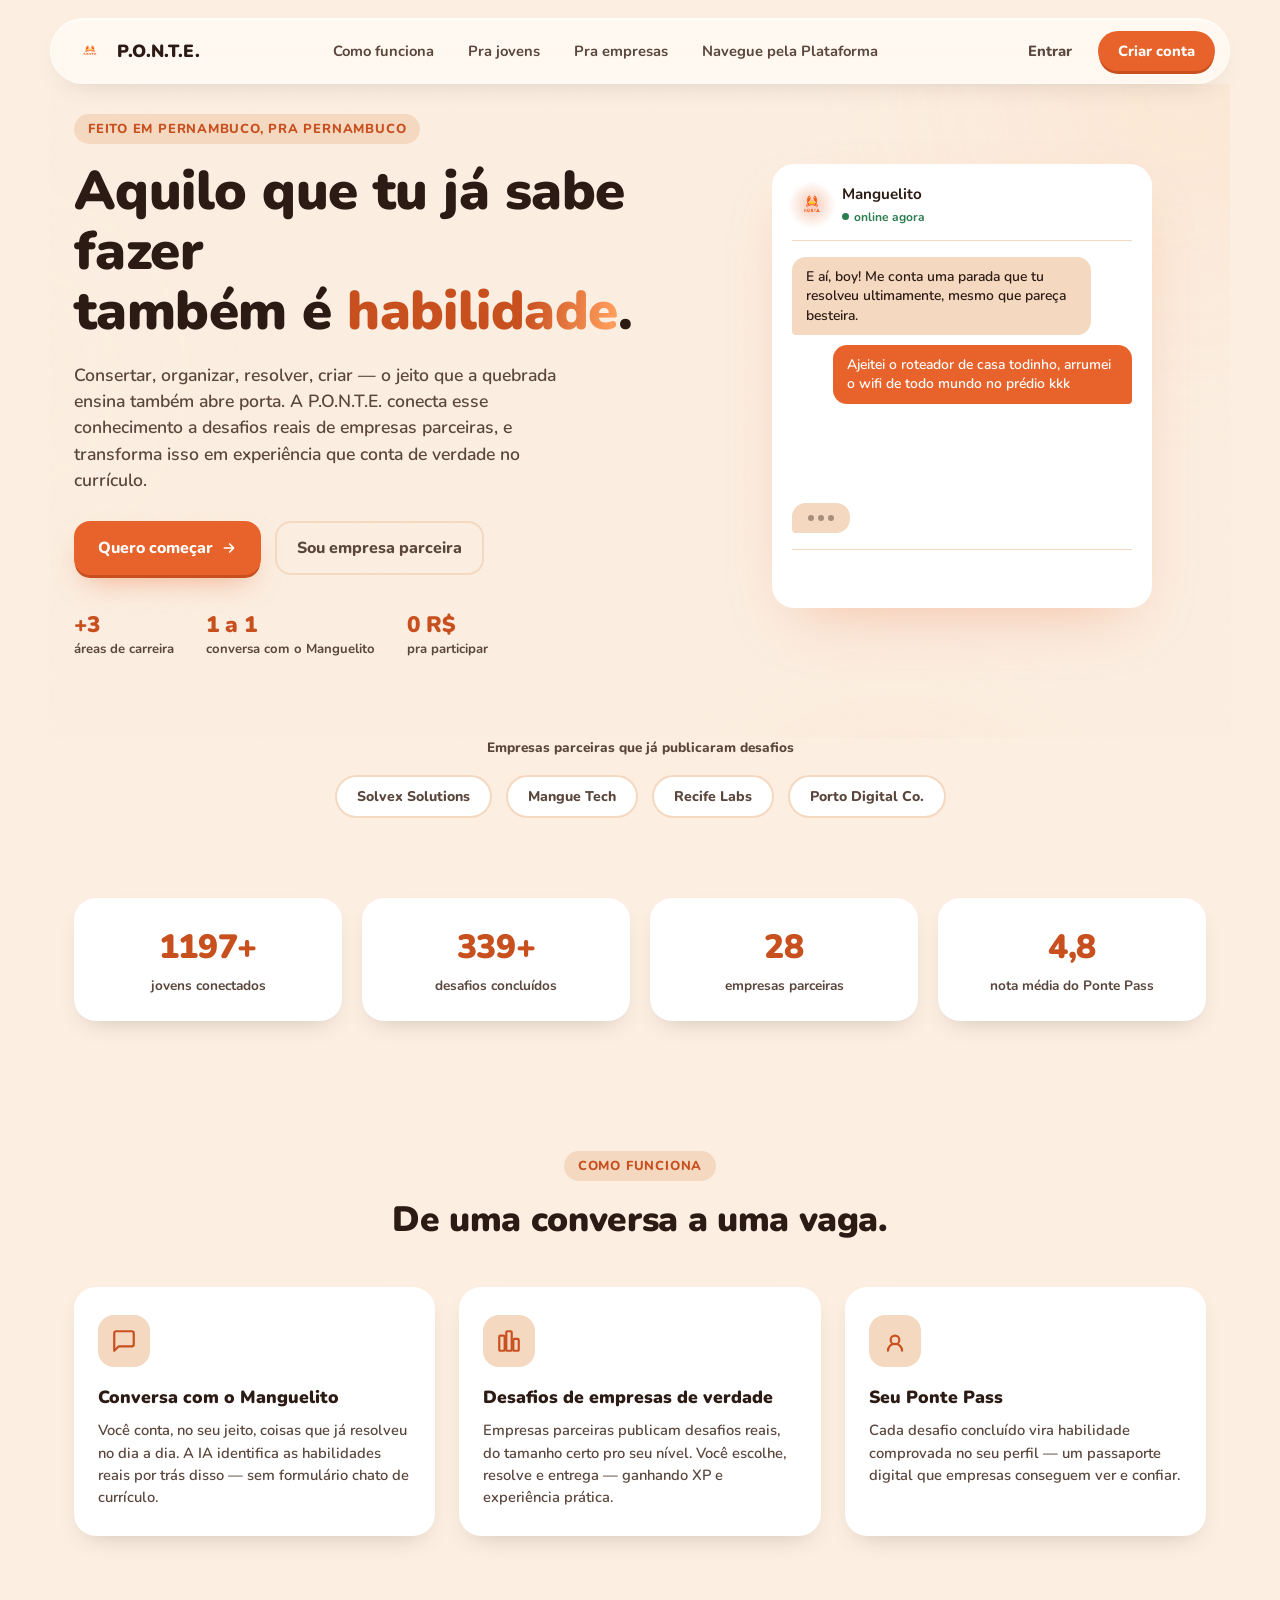
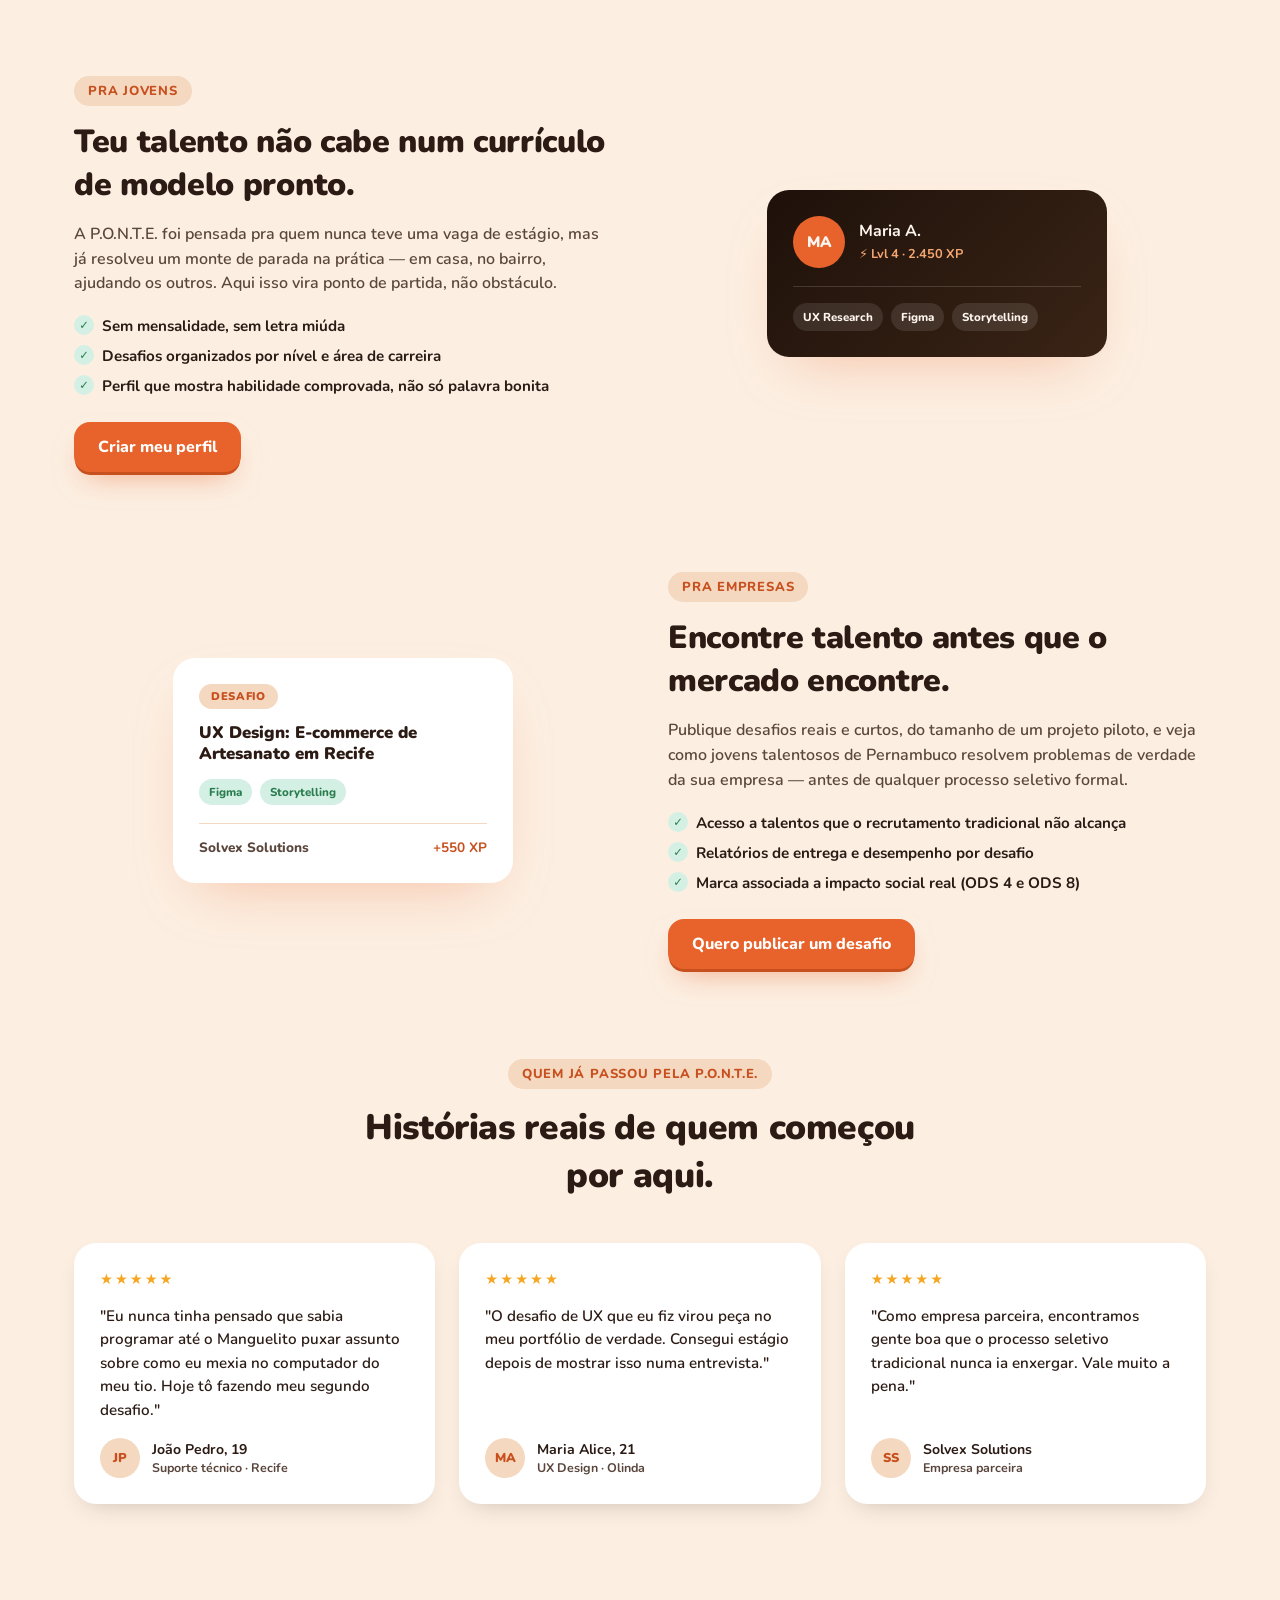
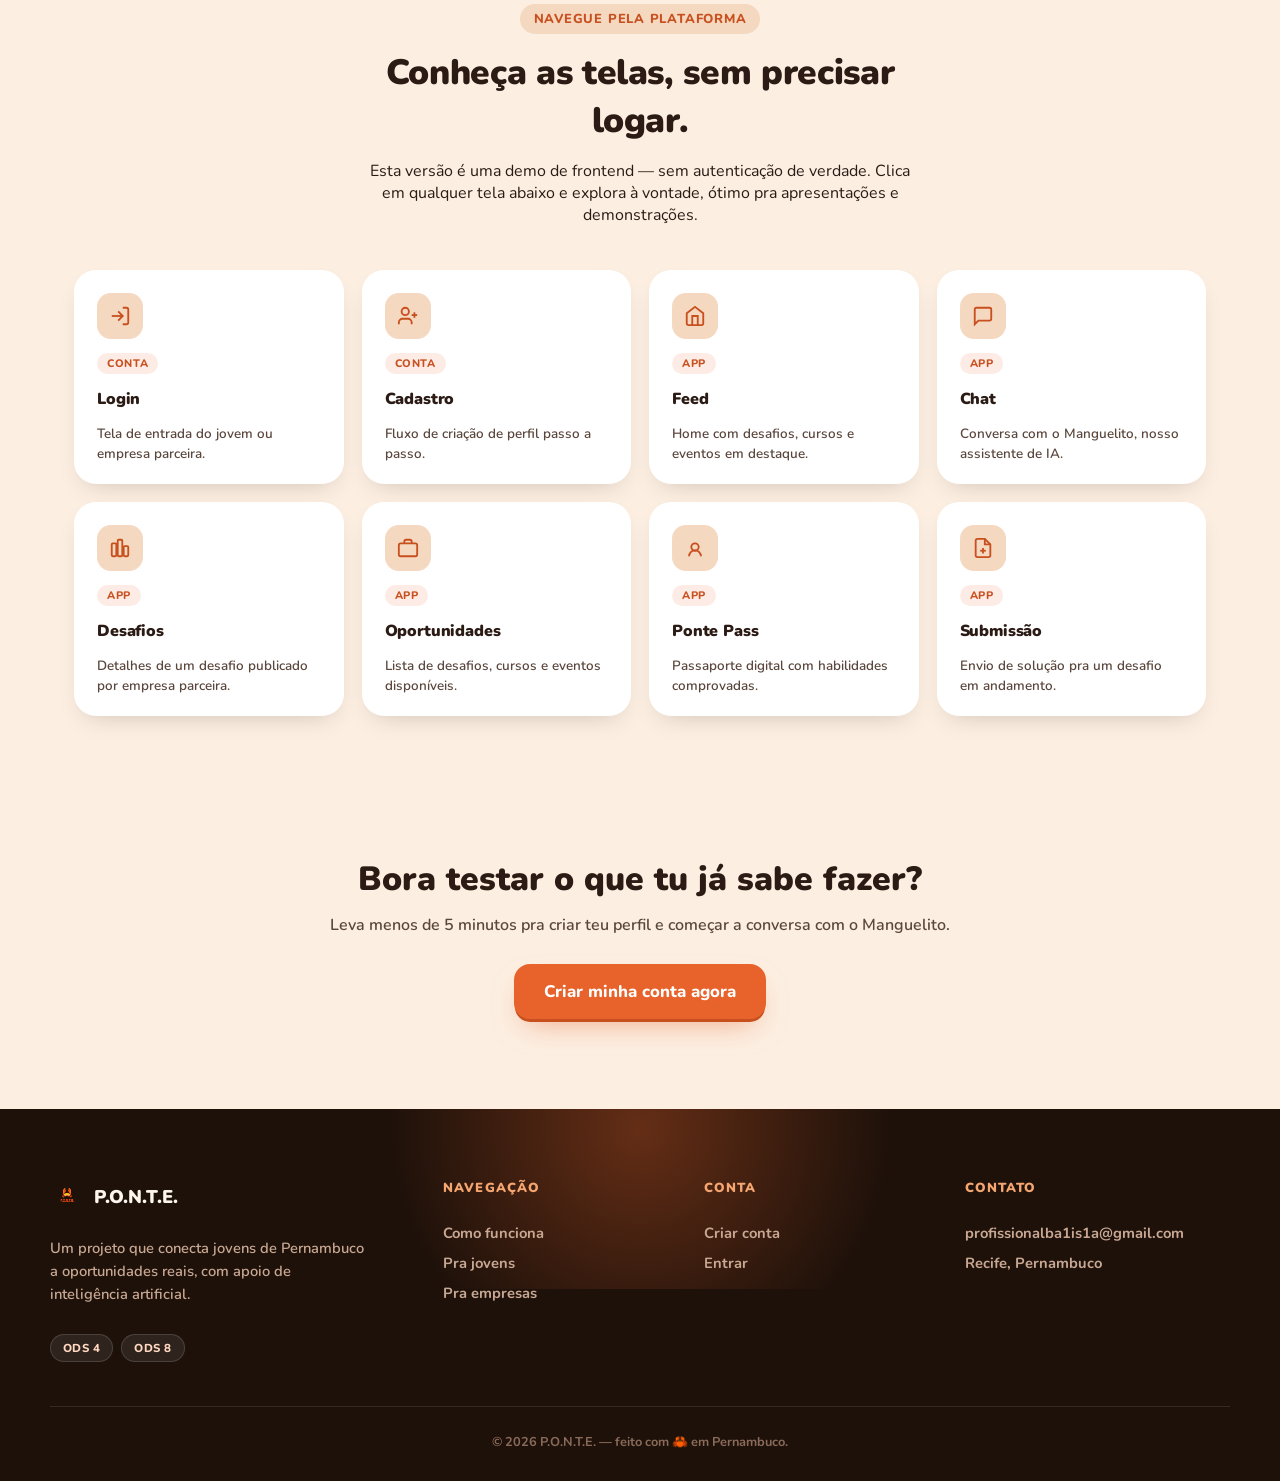
==== commit 1c2695d0: "feat and fix: add section navegue in index and upgrade css all the pages" ====
--- a/frontend/index.html
+++ b/frontend/index.html
@@ -3,9 +3,11 @@
 <head>
 <meta charset="UTF-8" />
 <meta name="viewport" content="width=device-width, initial-scale=1.0" />
+  <link rel="icon" href="assets/favicon.ico" sizes="any" />
+  <link rel="icon" href="assets/favicon-32.png" type="image/png" sizes="32x32" />
+  <link rel="apple-touch-icon" href="assets/apple-touch-icon.png" />
 <title>P.O.N.T.E. — Da experiência de rua à vaga de verdade</title>
 <meta name="description" content="P.O.N.T.E. transforma o que jovens de Pernambuco já sabem fazer em habilidades reconhecidas por empresas — com a ajuda do Manguelito, nosso assistente de IA." />
-<link rel="icon" href="assets/logo-1.png" type="image/png" />
 <link rel="preconnect" href="https://fonts.googleapis.com" />
 <link rel="preconnect" href="https://fonts.gstatic.com" crossorigin />
 <link href="https://fonts.googleapis.com/css2?family=Nunito:wght@400;600;700;800;900&display=swap" rel="stylesheet" />
@@ -23,6 +25,7 @@
         <a href="#como-funciona">Como funciona</a>
         <a href="#jovens">Pra jovens</a>
         <a href="#empresas">Pra empresas</a>
+        <a href="#demo">Navegue pela Plataforma</a>
       </nav>
       <div class="nav-actions">
         <a href="login.html" class="nav-login">Entrar</a>
@@ -37,6 +40,7 @@
       <a href="#como-funciona">Como funciona</a>
       <a href="#jovens">Pra jovens</a>
       <a href="#empresas">Pra empresas</a>
+      <a href="#demo">Navegue pela Plataforma</a>
       <a href="login.html">Entrar</a>
       <a href="cadastro.html" class="btn-nav">Criar conta</a>
     </div>
@@ -223,6 +227,95 @@
       </div>
     </section>
 
+    <section class="demo-explore" id="demo" data-reveal>
+      <div class="section-head" data-reveal>
+        <span class="eyebrow">Navegue pela Plataforma</span>
+        <h2>Conheça as telas, sem precisar logar.</h2>
+        <p>Esta versão é uma demo de frontend — sem autenticação de verdade. Clica em qualquer tela abaixo e explora à vontade, ótimo pra apresentações e demonstrações.</p>
+      </div>
+      <div class="demo-grid" data-reveal-group>
+        <a class="demo-card" href="login.html">
+          <div class="demo-card-top">
+            <div class="demo-icon"><svg width="22" height="22" viewBox="0 0 24 24" fill="none" stroke="currentColor" stroke-width="2"><path d="M15 3h4a2 2 0 0 1 2 2v14a2 2 0 0 1-2 2h-4"/><polyline points="10 17 15 12 10 7"/><line x1="15" y1="12" x2="3" y2="12"/></svg></div>
+            <span class="demo-arrow"><svg width="18" height="18" viewBox="0 0 24 24" fill="none" stroke="currentColor" stroke-width="2.4" stroke-linecap="round" stroke-linejoin="round"><path d="M5 12h14M13 6l6 6-6 6"/></svg></span>
+          </div>
+          <span class="demo-tag">Conta</span>
+          <h3>Login</h3>
+          <p>Tela de entrada do jovem ou empresa parceira.</p>
+        </a>
+
+        <a class="demo-card" href="cadastro.html">
+          <div class="demo-card-top">
+            <div class="demo-icon"><svg width="22" height="22" viewBox="0 0 24 24" fill="none" stroke="currentColor" stroke-width="2"><path d="M16 21v-2a4 4 0 0 0-4-4H6a4 4 0 0 0-4 4v2"/><circle cx="9" cy="7" r="4"/><line x1="19" y1="8" x2="19" y2="14"/><line x1="22" y1="11" x2="16" y2="11"/></svg></div>
+            <span class="demo-arrow"><svg width="18" height="18" viewBox="0 0 24 24" fill="none" stroke="currentColor" stroke-width="2.4" stroke-linecap="round" stroke-linejoin="round"><path d="M5 12h14M13 6l6 6-6 6"/></svg></span>
+          </div>
+          <span class="demo-tag">Conta</span>
+          <h3>Cadastro</h3>
+          <p>Fluxo de criação de perfil passo a passo.</p>
+        </a>
+
+        <a class="demo-card" href="feed.html">
+          <div class="demo-card-top">
+            <div class="demo-icon"><svg width="22" height="22" viewBox="0 0 24 24" fill="none" stroke="currentColor" stroke-width="2"><path d="M3 9l9-7 9 7v11a2 2 0 0 1-2 2H5a2 2 0 0 1-2-2z"/><polyline points="9 22 9 12 15 12 15 22"/></svg></div>
+            <span class="demo-arrow"><svg width="18" height="18" viewBox="0 0 24 24" fill="none" stroke="currentColor" stroke-width="2.4" stroke-linecap="round" stroke-linejoin="round"><path d="M5 12h14M13 6l6 6-6 6"/></svg></span>
+          </div>
+          <span class="demo-tag">App</span>
+          <h3>Feed</h3>
+          <p>Home com desafios, cursos e eventos em destaque.</p>
+        </a>
+
+        <a class="demo-card" href="chat.html">
+          <div class="demo-card-top">
+            <div class="demo-icon"><svg width="22" height="22" viewBox="0 0 24 24" fill="none" stroke="currentColor" stroke-width="2"><path d="M21 15a2 2 0 0 1-2 2H7l-4 4V5a2 2 0 0 1 2-2h14a2 2 0 0 1 2 2z"/></svg></div>
+            <span class="demo-arrow"><svg width="18" height="18" viewBox="0 0 24 24" fill="none" stroke="currentColor" stroke-width="2.4" stroke-linecap="round" stroke-linejoin="round"><path d="M5 12h14M13 6l6 6-6 6"/></svg></span>
+          </div>
+          <span class="demo-tag">App</span>
+          <h3>Chat</h3>
+          <p>Conversa com o Manguelito, nosso assistente de IA.</p>
+        </a>
+
+        <a class="demo-card" href="desafio.html">
+          <div class="demo-card-top">
+            <div class="demo-icon"><svg width="22" height="22" viewBox="0 0 24 24" fill="none" stroke="currentColor" stroke-width="2"><rect x="3" y="7" width="5" height="14" rx="1"/><rect x="9.5" y="3" width="5" height="18" rx="1"/><rect x="16" y="10" width="5" height="11" rx="1"/></svg></div>
+            <span class="demo-arrow"><svg width="18" height="18" viewBox="0 0 24 24" fill="none" stroke="currentColor" stroke-width="2.4" stroke-linecap="round" stroke-linejoin="round"><path d="M5 12h14M13 6l6 6-6 6"/></svg></span>
+          </div>
+          <span class="demo-tag">App</span>
+          <h3>Desafios</h3>
+          <p>Detalhes de um desafio publicado por empresa parceira.</p>
+        </a>
+
+        <a class="demo-card" href="oportunidades.html">
+          <div class="demo-card-top">
+            <div class="demo-icon"><svg width="22" height="22" viewBox="0 0 24 24" fill="none" stroke="currentColor" stroke-width="2"><rect x="2" y="7" width="20" height="14" rx="2"/><path d="M16 7V5a2 2 0 0 0-2-2h-4a2 2 0 0 0-2 2v2"/></svg></div>
+            <span class="demo-arrow"><svg width="18" height="18" viewBox="0 0 24 24" fill="none" stroke="currentColor" stroke-width="2.4" stroke-linecap="round" stroke-linejoin="round"><path d="M5 12h14M13 6l6 6-6 6"/></svg></span>
+          </div>
+          <span class="demo-tag">App</span>
+          <h3>Oportunidades</h3>
+          <p>Lista de desafios, cursos e eventos disponíveis.</p>
+        </a>
+
+        <a class="demo-card" href="pontepass.html">
+          <div class="demo-card-top">
+            <div class="demo-icon"><svg width="22" height="22" viewBox="0 0 24 24" fill="none" stroke="currentColor" stroke-width="2"><path d="M12 15a4 4 0 1 0 0-8 4 4 0 0 0 0 8z"/><path d="M5.5 21a6.5 6.5 0 0 1 13 0"/></svg></div>
+            <span class="demo-arrow"><svg width="18" height="18" viewBox="0 0 24 24" fill="none" stroke="currentColor" stroke-width="2.4" stroke-linecap="round" stroke-linejoin="round"><path d="M5 12h14M13 6l6 6-6 6"/></svg></span>
+          </div>
+          <span class="demo-tag">App</span>
+          <h3>Ponte Pass</h3>
+          <p>Passaporte digital com habilidades comprovadas.</p>
+        </a>
+
+        <a class="demo-card" href="submissao.html">
+          <div class="demo-card-top">
+            <div class="demo-icon"><svg width="22" height="22" viewBox="0 0 24 24" fill="none" stroke="currentColor" stroke-width="2"><path d="M14 2H6a2 2 0 0 0-2 2v16a2 2 0 0 0 2 2h12a2 2 0 0 0 2-2V8z"/><polyline points="14 2 14 8 20 8"/><line x1="12" y1="18" x2="12" y2="12"/><line x1="9" y1="15" x2="15" y2="15"/></svg></div>
+            <span class="demo-arrow"><svg width="18" height="18" viewBox="0 0 24 24" fill="none" stroke="currentColor" stroke-width="2.4" stroke-linecap="round" stroke-linejoin="round"><path d="M5 12h14M13 6l6 6-6 6"/></svg></span>
+          </div>
+          <span class="demo-tag">App</span>
+          <h3>Submissão</h3>
+          <p>Envio de solução pra um desafio em andamento.</p>
+        </a>
+      </div>
+    </section>
+
     <section class="cta-final" data-reveal>
       <h2>Bora testar o que tu já sabe fazer?</h2>
       <p>Leva menos de 5 minutos pra criar teu perfil e começar a conversa com o Manguelito.</p>
--- a/frontend/css/index.css
+++ b/frontend/css/index.css
@@ -398,6 +398,58 @@
 
 @media (max-width: 860px) { .how-grid { grid-template-columns: 1fr; } }
 
+/* ── Explorar a Demo ── */
+.demo-explore { max-width: 1180px; margin: 0 auto; padding: 10px 24px 100px; }
+.demo-grid {
+  display: grid;
+  grid-template-columns: repeat(auto-fill, minmax(220px, 1fr));
+  gap: 18px;
+}
+.demo-card {
+  background: var(--card);
+  border-radius: var(--radius);
+  padding: 22px 22px 20px;
+  box-shadow: var(--shadow-sm);
+  display: flex;
+  flex-direction: column;
+  gap: 14px;
+  text-decoration: none;
+  color: inherit;
+  position: relative;
+  transition: transform .25s cubic-bezier(.22,1,.36,1), box-shadow .25s ease, border-color .25s ease;
+  border: 1.5px solid transparent;
+}
+.demo-card:hover {
+  transform: translateY(-6px);
+  box-shadow: var(--shadow);
+  border-color: rgba(232, 99, 43, .3);
+}
+.demo-card-top { display: flex; align-items: center; justify-content: space-between; }
+.demo-icon {
+  width: 46px; height: 46px; border-radius: 14px; background: var(--secondary); color: var(--primary-dark);
+  display: grid; place-items: center; flex-shrink: 0;
+  transition: transform .25s ease, background .25s ease, color .25s ease;
+}
+.demo-card:hover .demo-icon { transform: scale(1.08) rotate(-4deg); background: var(--primary); color: #fff; }
+.demo-arrow {
+  color: var(--muted);
+  opacity: 0;
+  transform: translateX(-4px);
+  transition: opacity .2s ease, transform .2s ease;
+}
+.demo-card:hover .demo-arrow { opacity: 1; transform: translateX(0); color: var(--primary); }
+.demo-card h3 { font-size: 1rem; font-weight: 900; margin: 0; letter-spacing: -.01em; }
+.demo-card p { font-size: .84rem; color: var(--muted); font-weight: 600; line-height: 1.45; margin: 0; }
+.demo-card .demo-tag {
+  align-self: flex-start;
+  font-size: .68rem; font-weight: 800; letter-spacing: .06em; text-transform: uppercase;
+  color: var(--primary-dark); background: rgba(232,99,43,.12);
+  padding: 3px 10px; border-radius: 20px;
+}
+
+@media (max-width: 860px) { .demo-grid { grid-template-columns: repeat(2, 1fr); } }
+@media (max-width: 520px) { .demo-grid { grid-template-columns: 1fr; } }
+
 /* ── Split sections ── */
 .split {
   max-width: 1180px; margin: 0 auto; padding: 50px 24px;
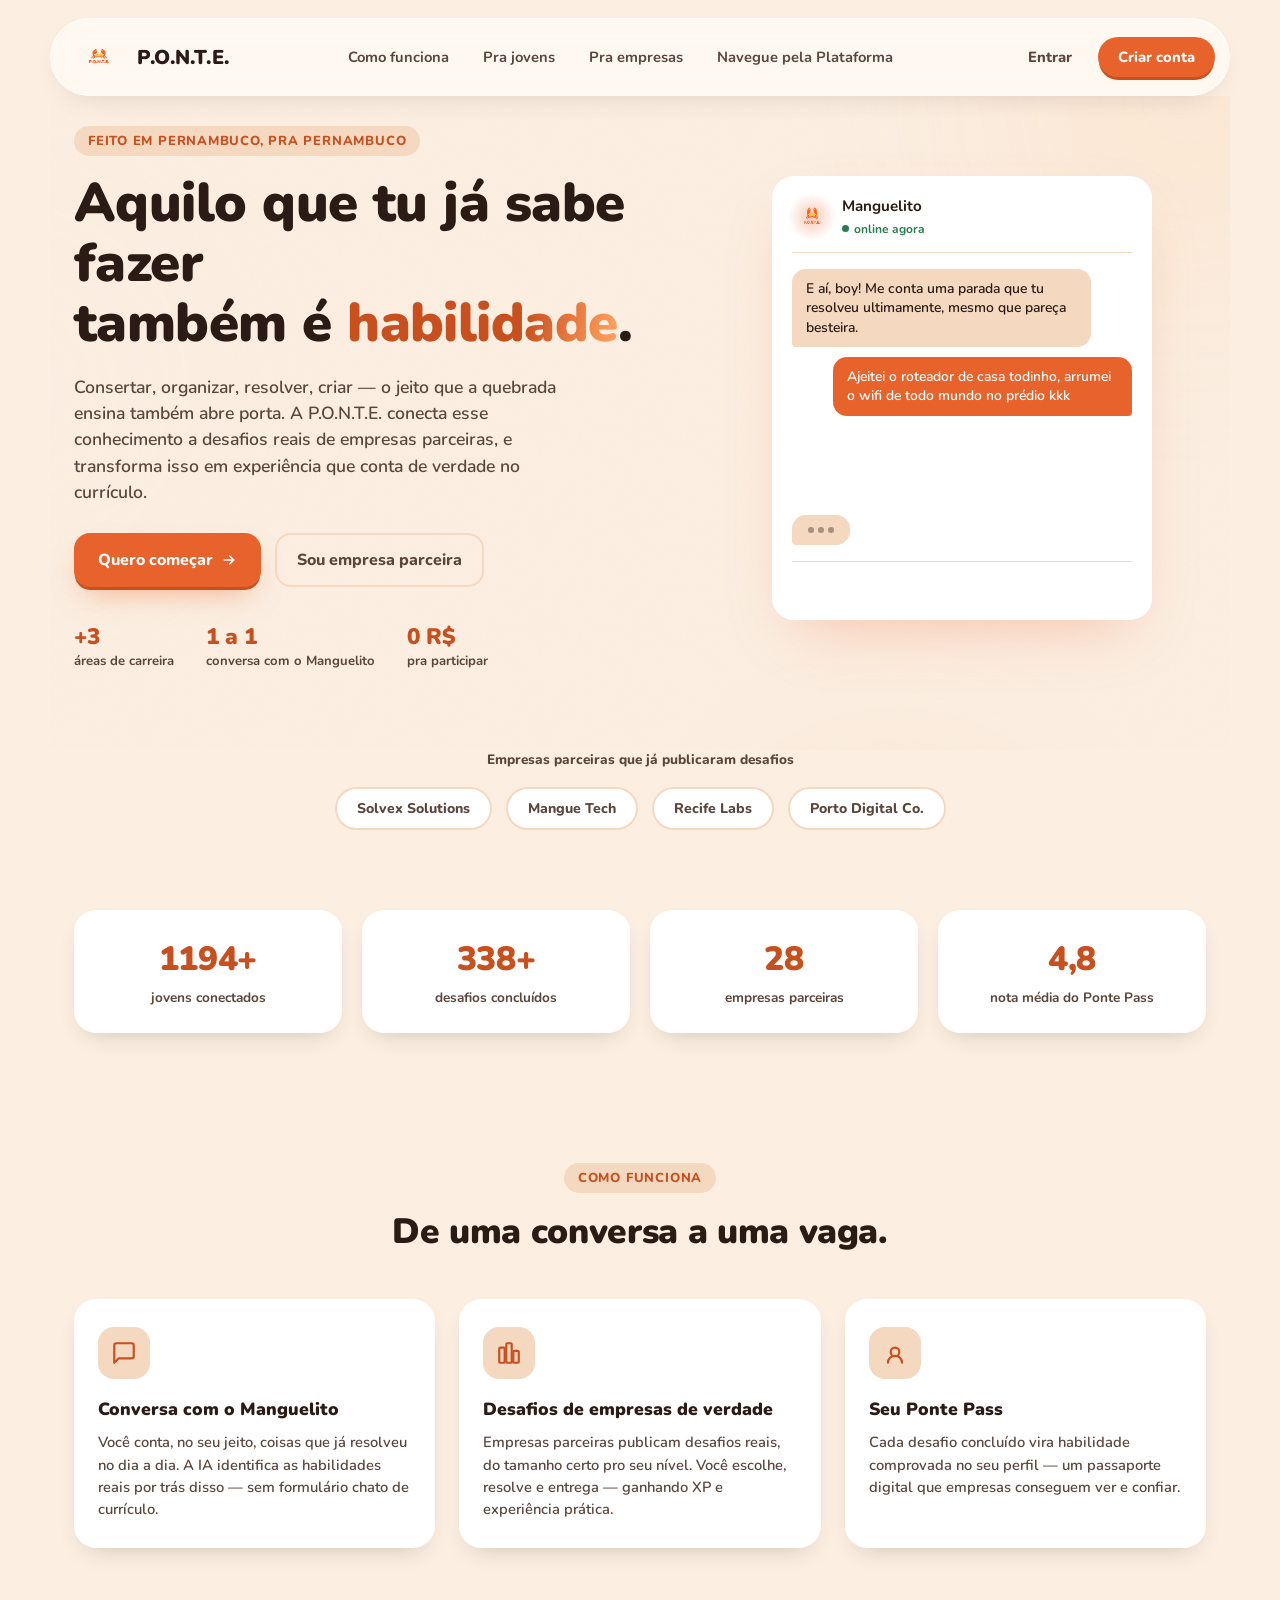
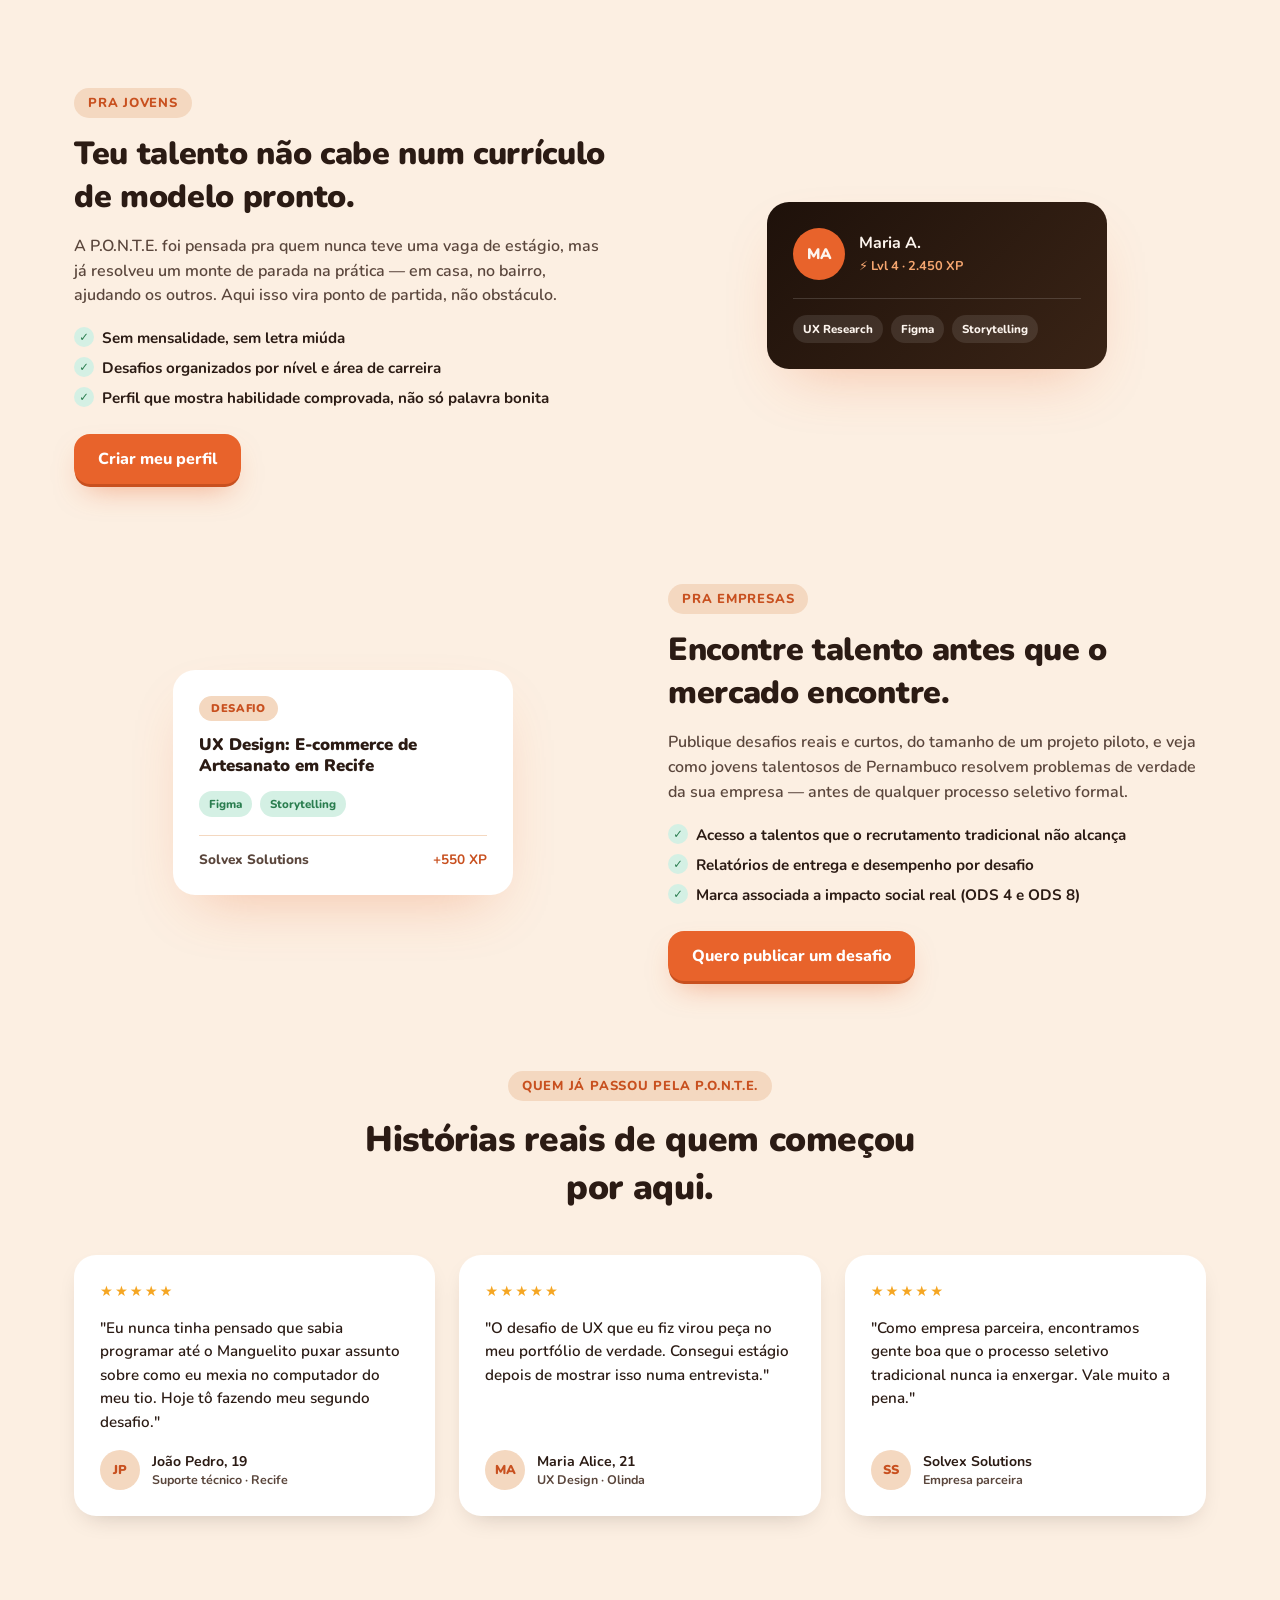
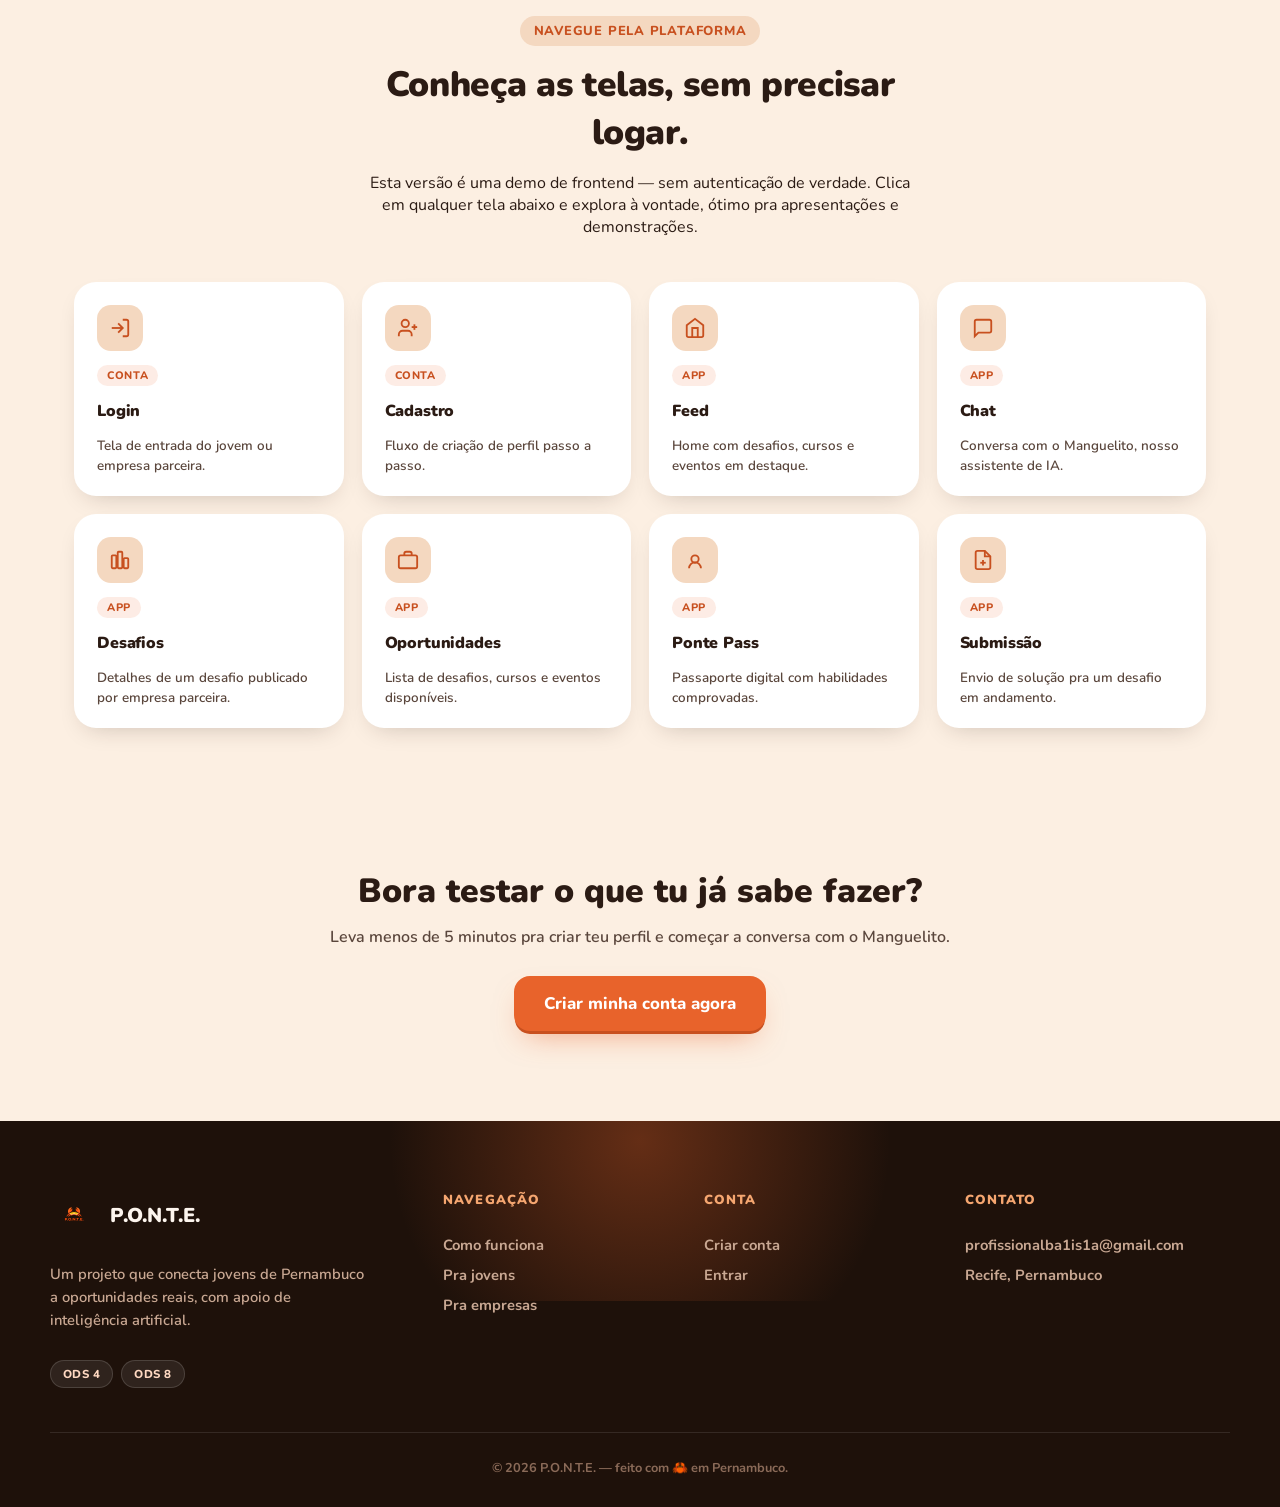
==== commit 54a4ca71: "fix: new upgrade in all css" ====
--- a/frontend/index.html
+++ b/frontend/index.html
@@ -274,7 +274,7 @@
           <p>Conversa com o Manguelito, nosso assistente de IA.</p>
         </a>
 
-        <a class="demo-card" href="desafio.html">
+        <a class="demo-card" href="desafio.html?id=mock-1">
           <div class="demo-card-top">
             <div class="demo-icon"><svg width="22" height="22" viewBox="0 0 24 24" fill="none" stroke="currentColor" stroke-width="2"><rect x="3" y="7" width="5" height="14" rx="1"/><rect x="9.5" y="3" width="5" height="18" rx="1"/><rect x="16" y="10" width="5" height="11" rx="1"/></svg></div>
             <span class="demo-arrow"><svg width="18" height="18" viewBox="0 0 24 24" fill="none" stroke="currentColor" stroke-width="2.4" stroke-linecap="round" stroke-linejoin="round"><path d="M5 12h14M13 6l6 6-6 6"/></svg></span>
--- a/frontend/css/index.css
+++ b/frontend/css/index.css
@@ -84,8 +84,8 @@
   background: rgba(255, 255, 255, .85);
   box-shadow: 0 1px 0 rgba(255,255,255,.6) inset, 0 16px 34px -16px rgba(43,27,20,.35);
 }
-.nav-brand { display: flex; align-items: center; gap: 10px; font-weight: 900; font-size: 1.1rem; }
-.nav-brand img { width: 34px; height: 34px; object-fit: contain; }
+.nav-brand { display: flex; align-items: center; gap: 12px; font-weight: 900; font-size: 1.25rem; }
+.nav-brand img { width: 52px; height: 52px; object-fit: contain; }
 .nav-brand span { letter-spacing: .01em; }
 .nav-links { display: flex; gap: 6px; font-weight: 700; color: var(--muted); }
 .nav-links a {
@@ -525,8 +525,8 @@
   padding-bottom: 44px; border-bottom: 1px solid rgba(255,255,255,.1);
 }
 .foot-col-brand p { color: #c9a893; font-weight: 600; max-width: 320px; margin: 14px 0 18px; font-size: .92rem; line-height: 1.55; }
-.foot-brand { display: flex; align-items: center; gap: 10px; font-weight: 900; font-size: 1.15rem; }
-.foot-brand img { width: 34px; height: 34px; }
+.foot-brand { display: flex; align-items: center; gap: 12px; font-weight: 900; font-size: 1.25rem; }
+.foot-brand img { width: 48px; height: 48px; object-fit: contain; }
 .foot-badges { display: flex; gap: 8px; }
 .foot-badges span {
   font-size: .72rem; font-weight: 800; letter-spacing: .04em; color: #ffd9c2;
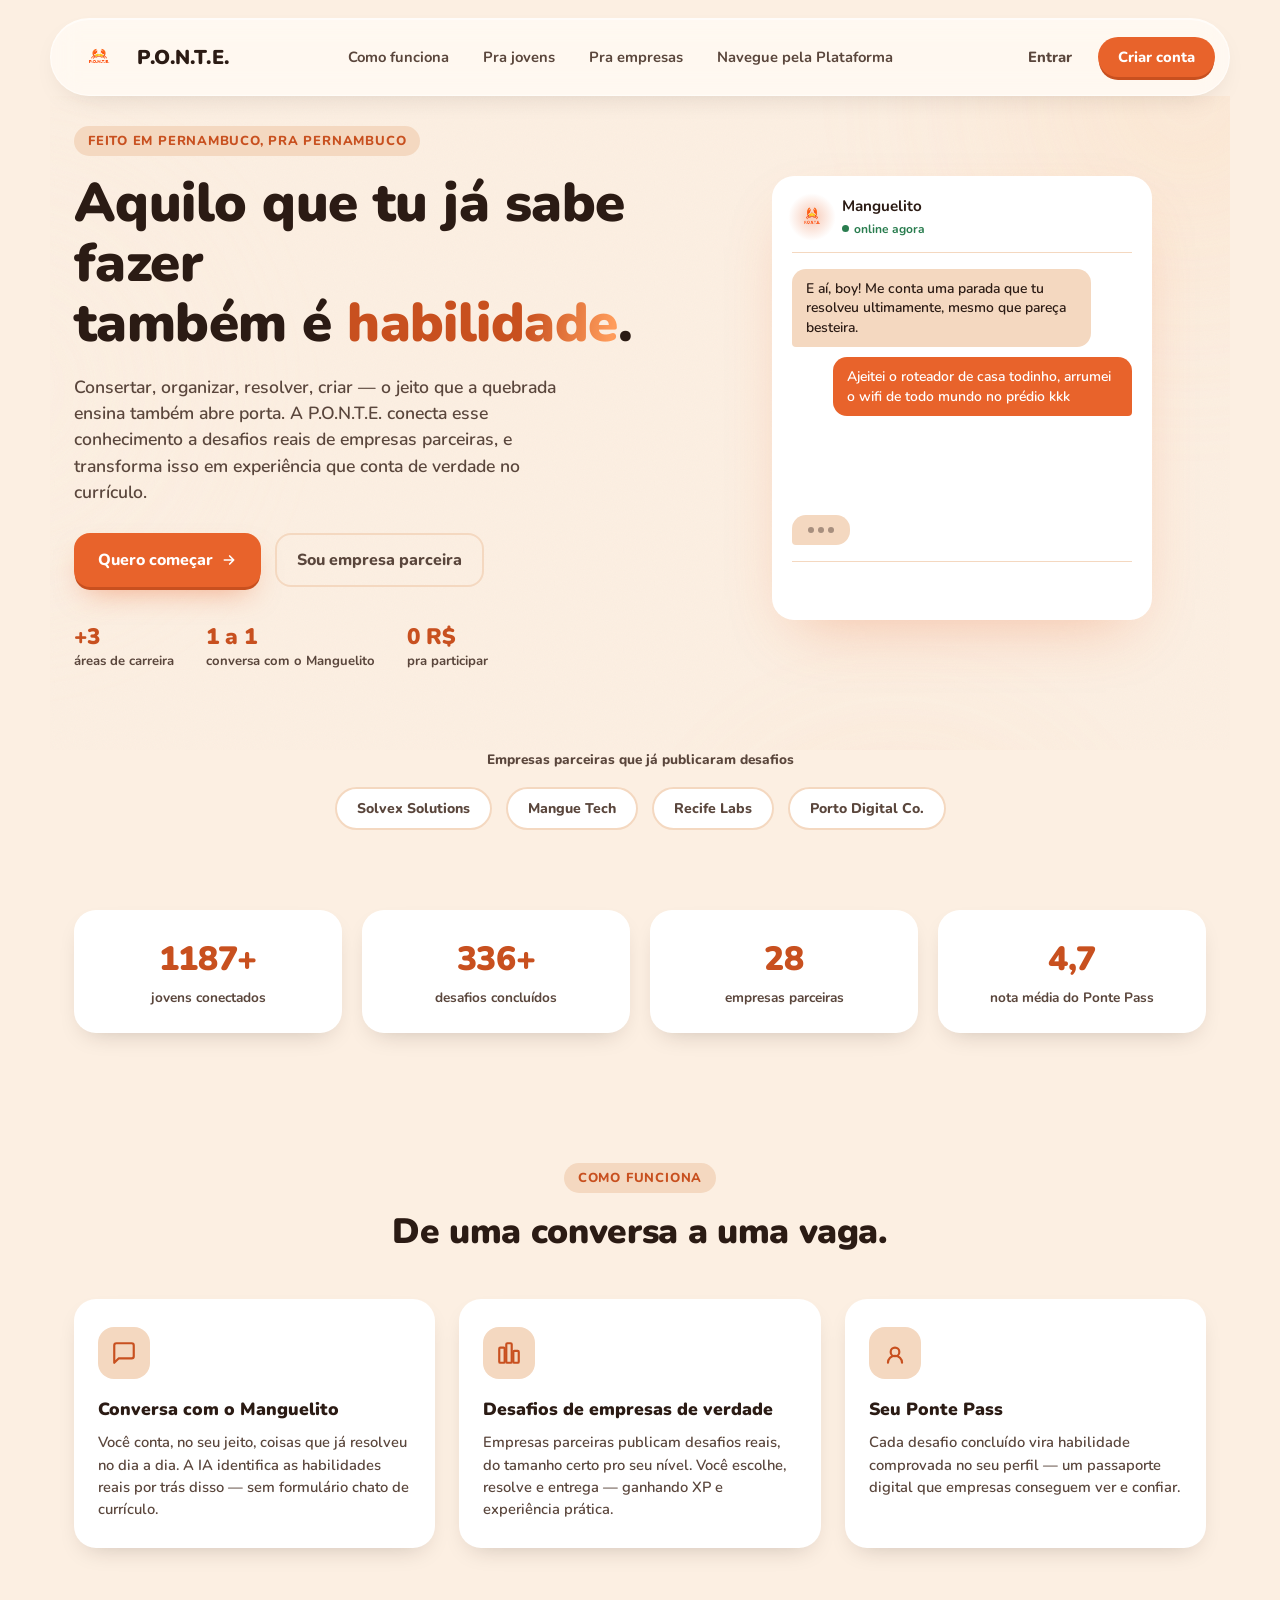
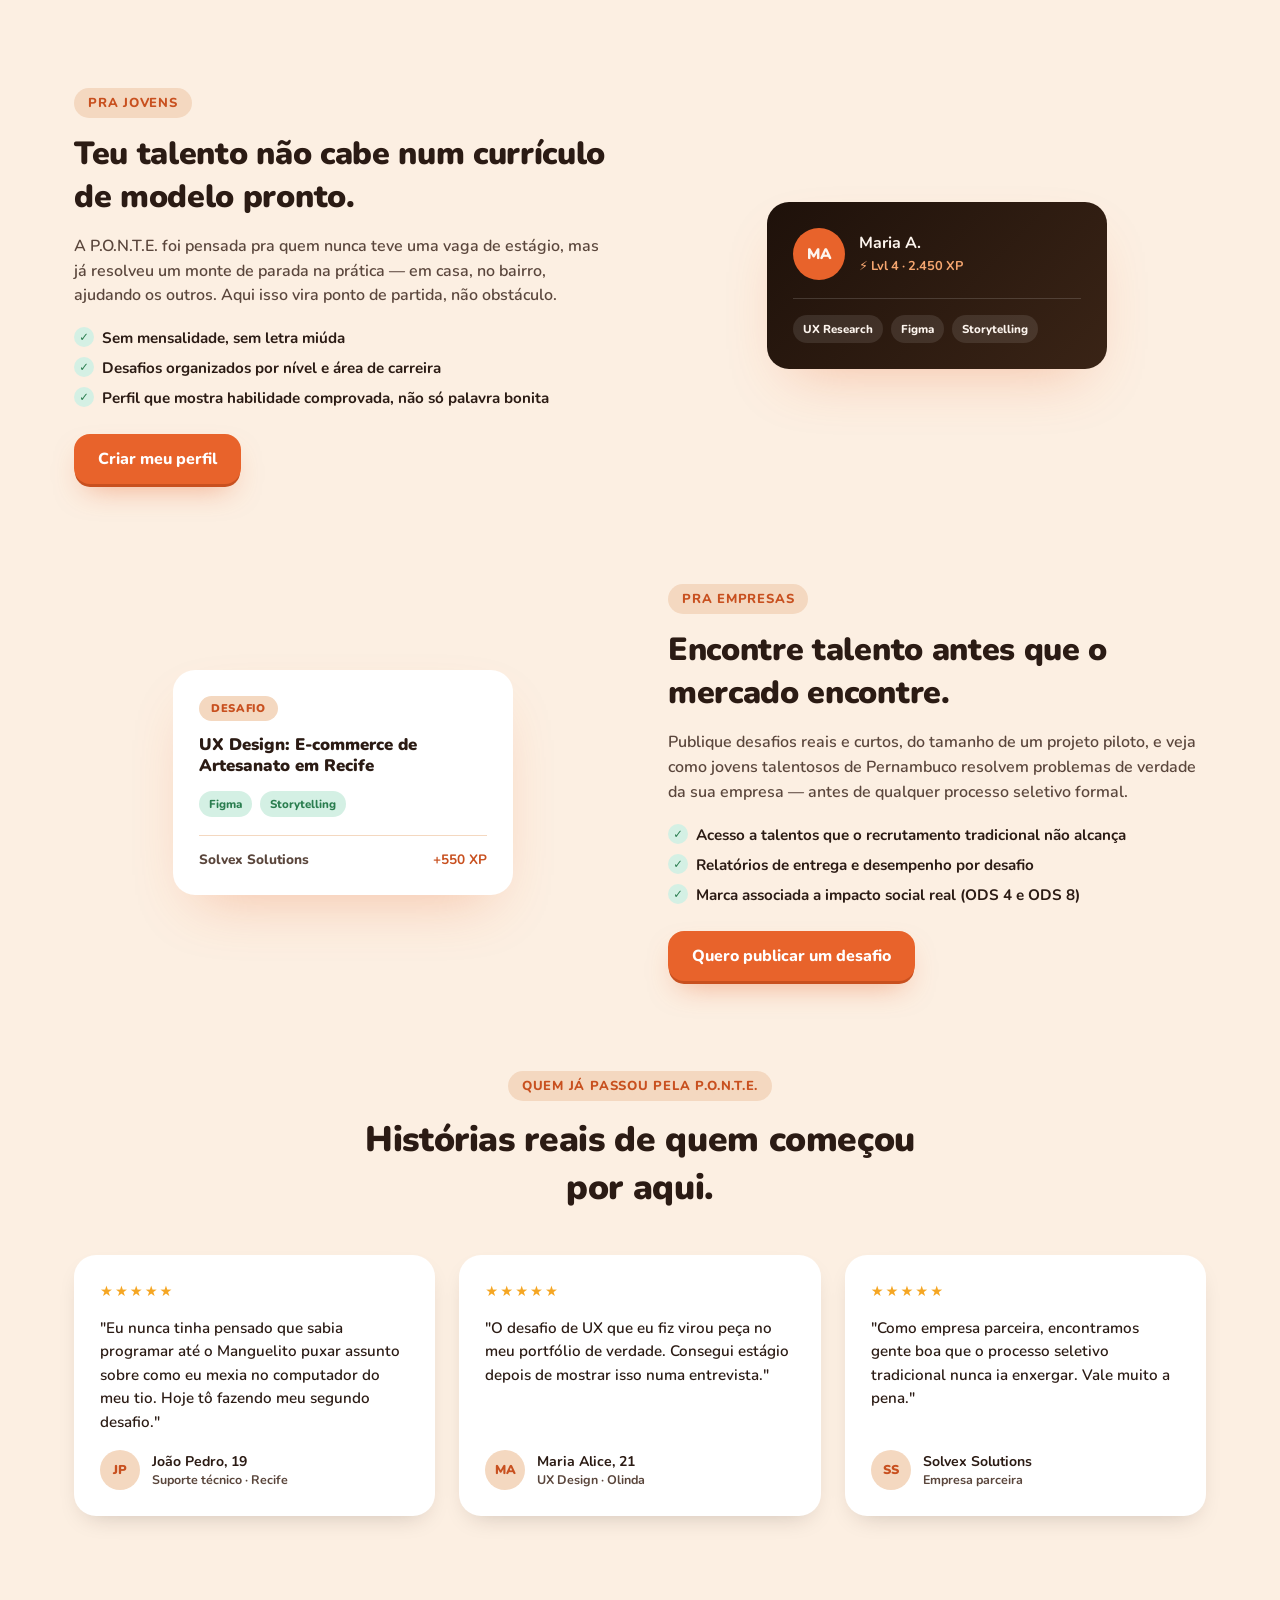
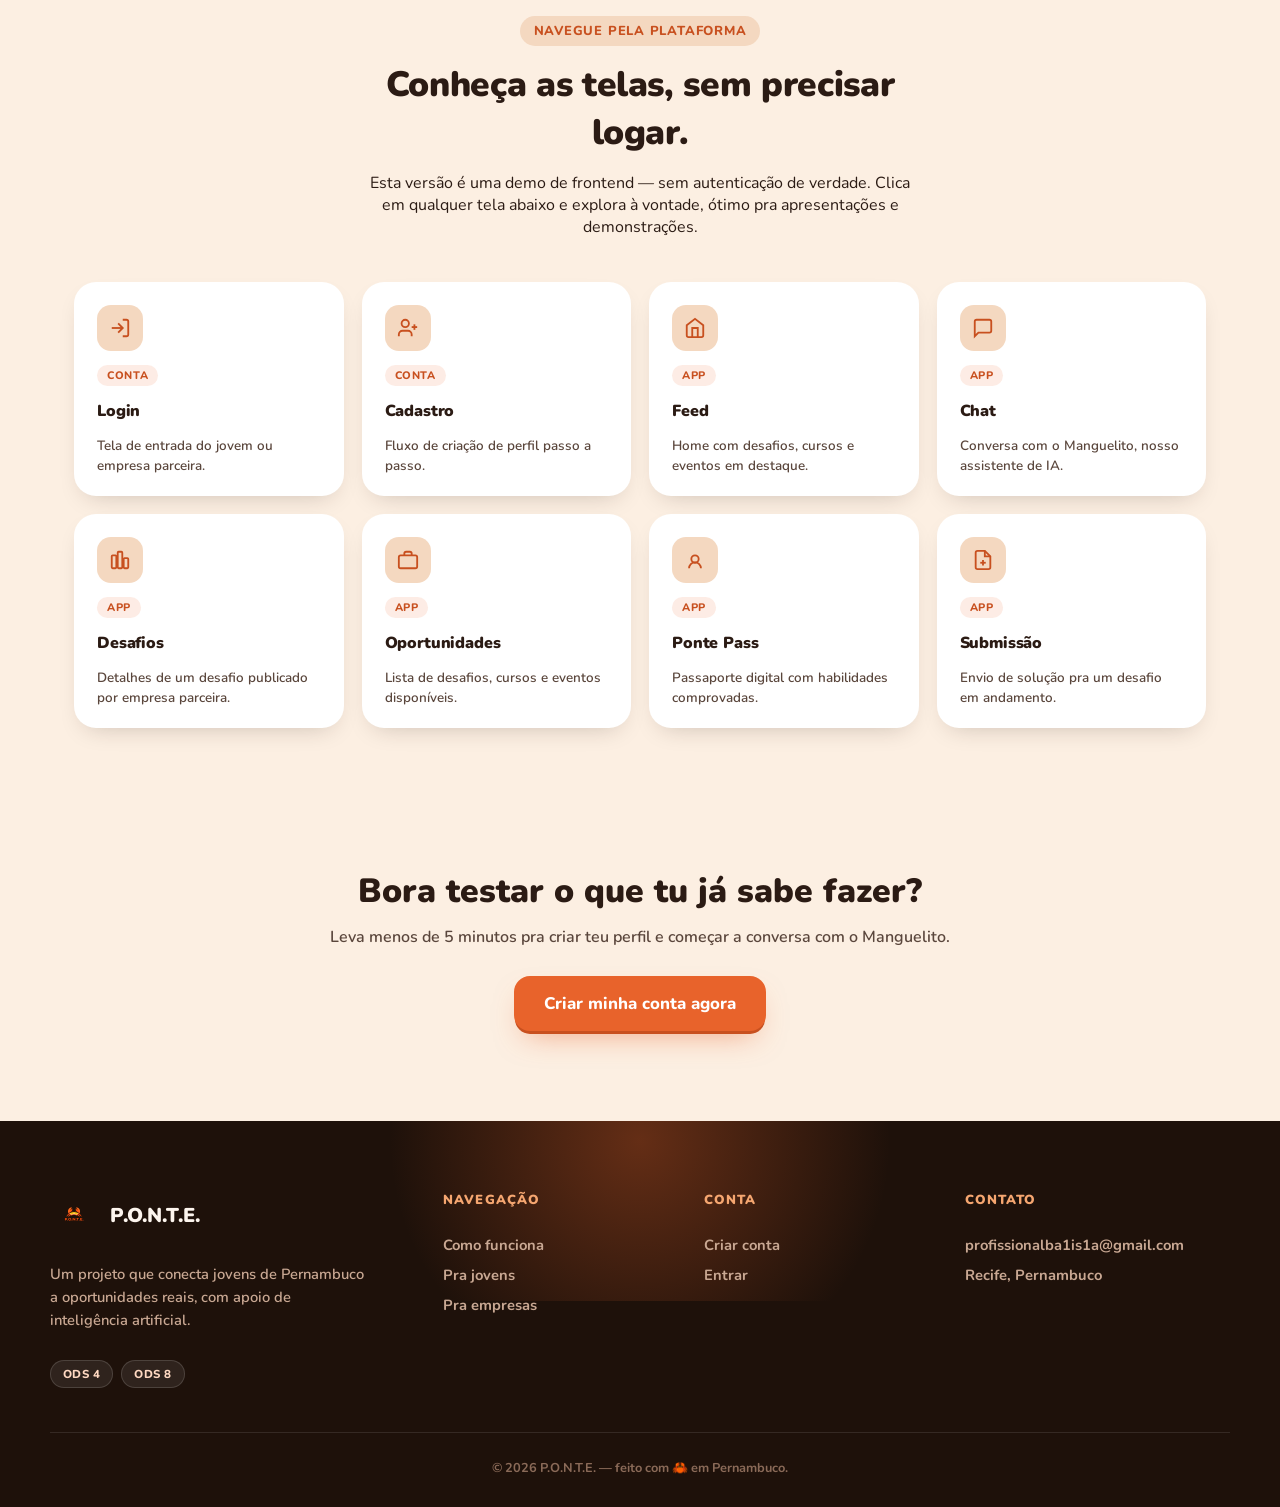
==== commit b16b2f39: "feat: favicon legível com o mascote (caranguejo) em todas as páginas Regenera favicon.ico, favicon-3" ====
--- a/frontend/index.html
+++ b/frontend/index.html
@@ -4,6 +4,7 @@
 <meta charset="UTF-8" />
 <meta name="viewport" content="width=device-width, initial-scale=1.0" />
   <link rel="icon" href="assets/favicon.ico" sizes="any" />
+  <link rel="icon" href="assets/favicon-16.png" type="image/png" sizes="16x16" />
   <link rel="icon" href="assets/favicon-32.png" type="image/png" sizes="32x32" />
   <link rel="apple-touch-icon" href="assets/apple-touch-icon.png" />
 <title>P.O.N.T.E. — Da experiência de rua à vaga de verdade</title>
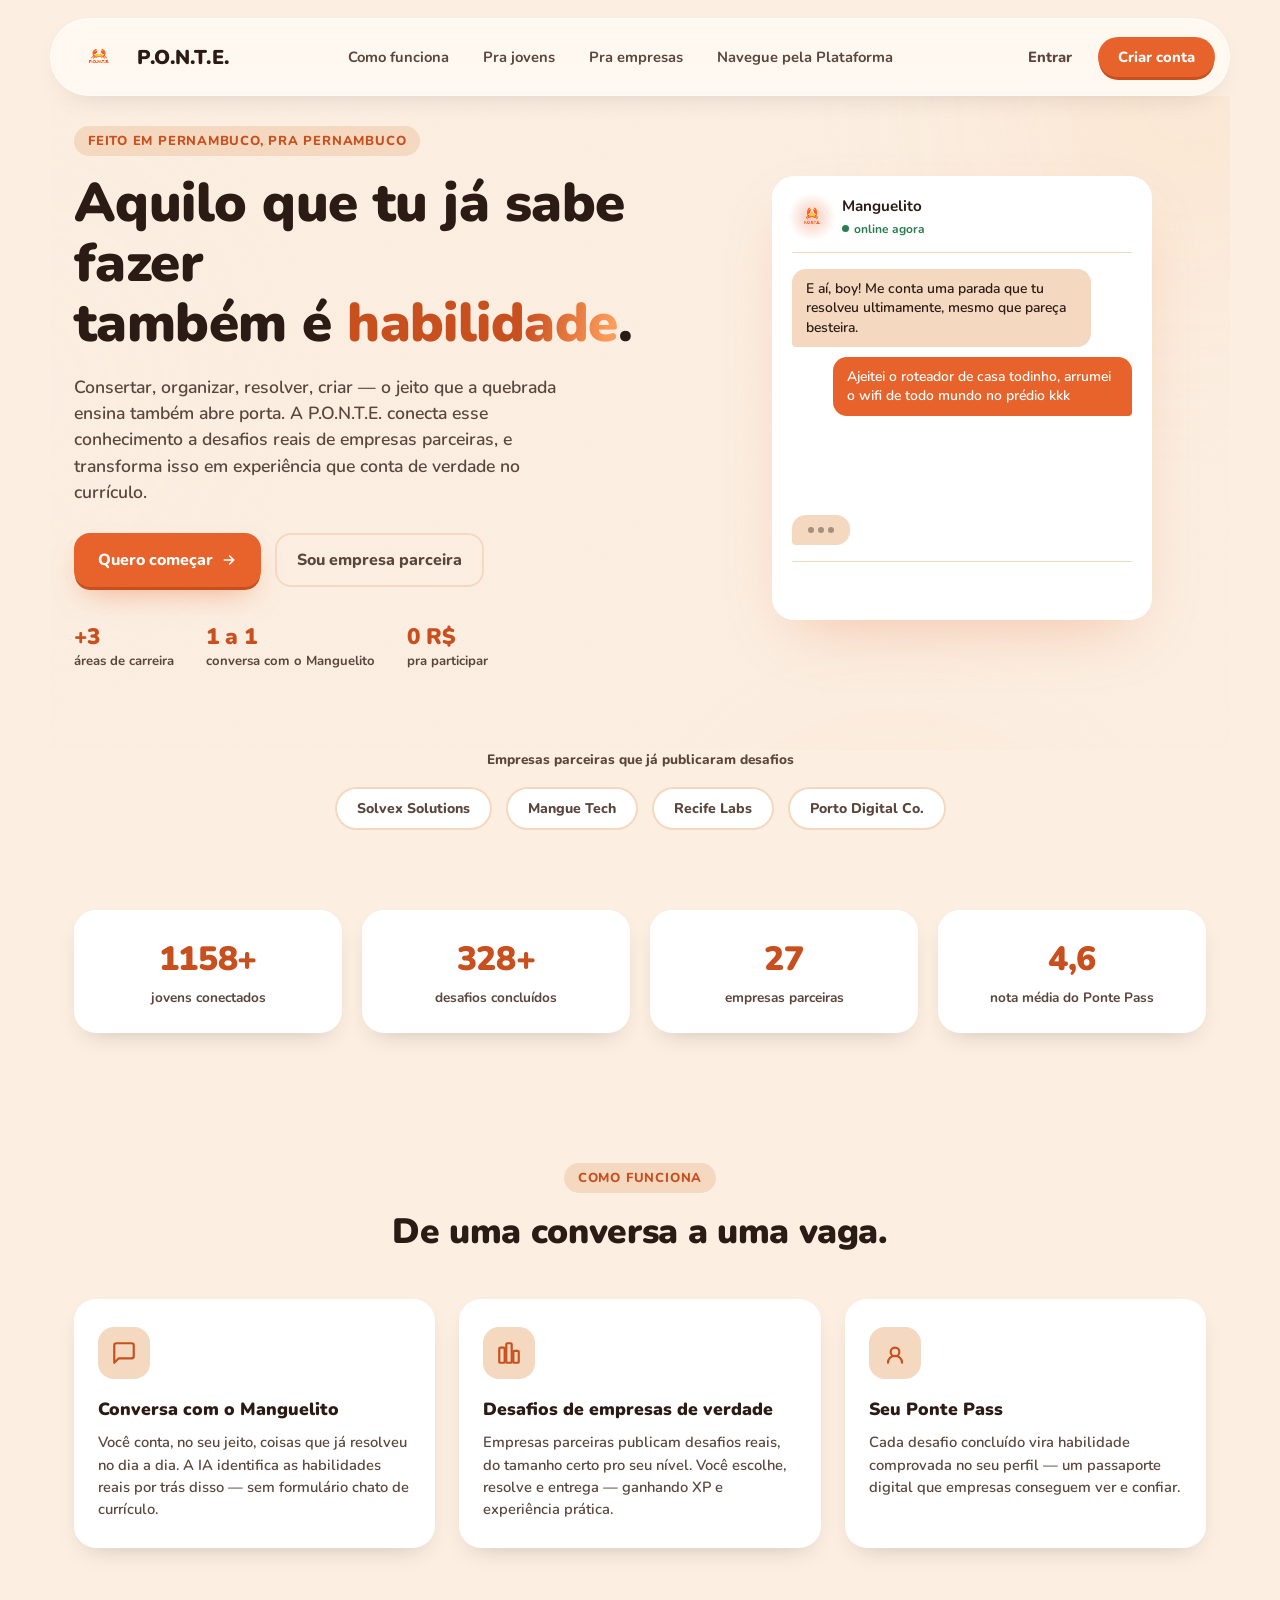
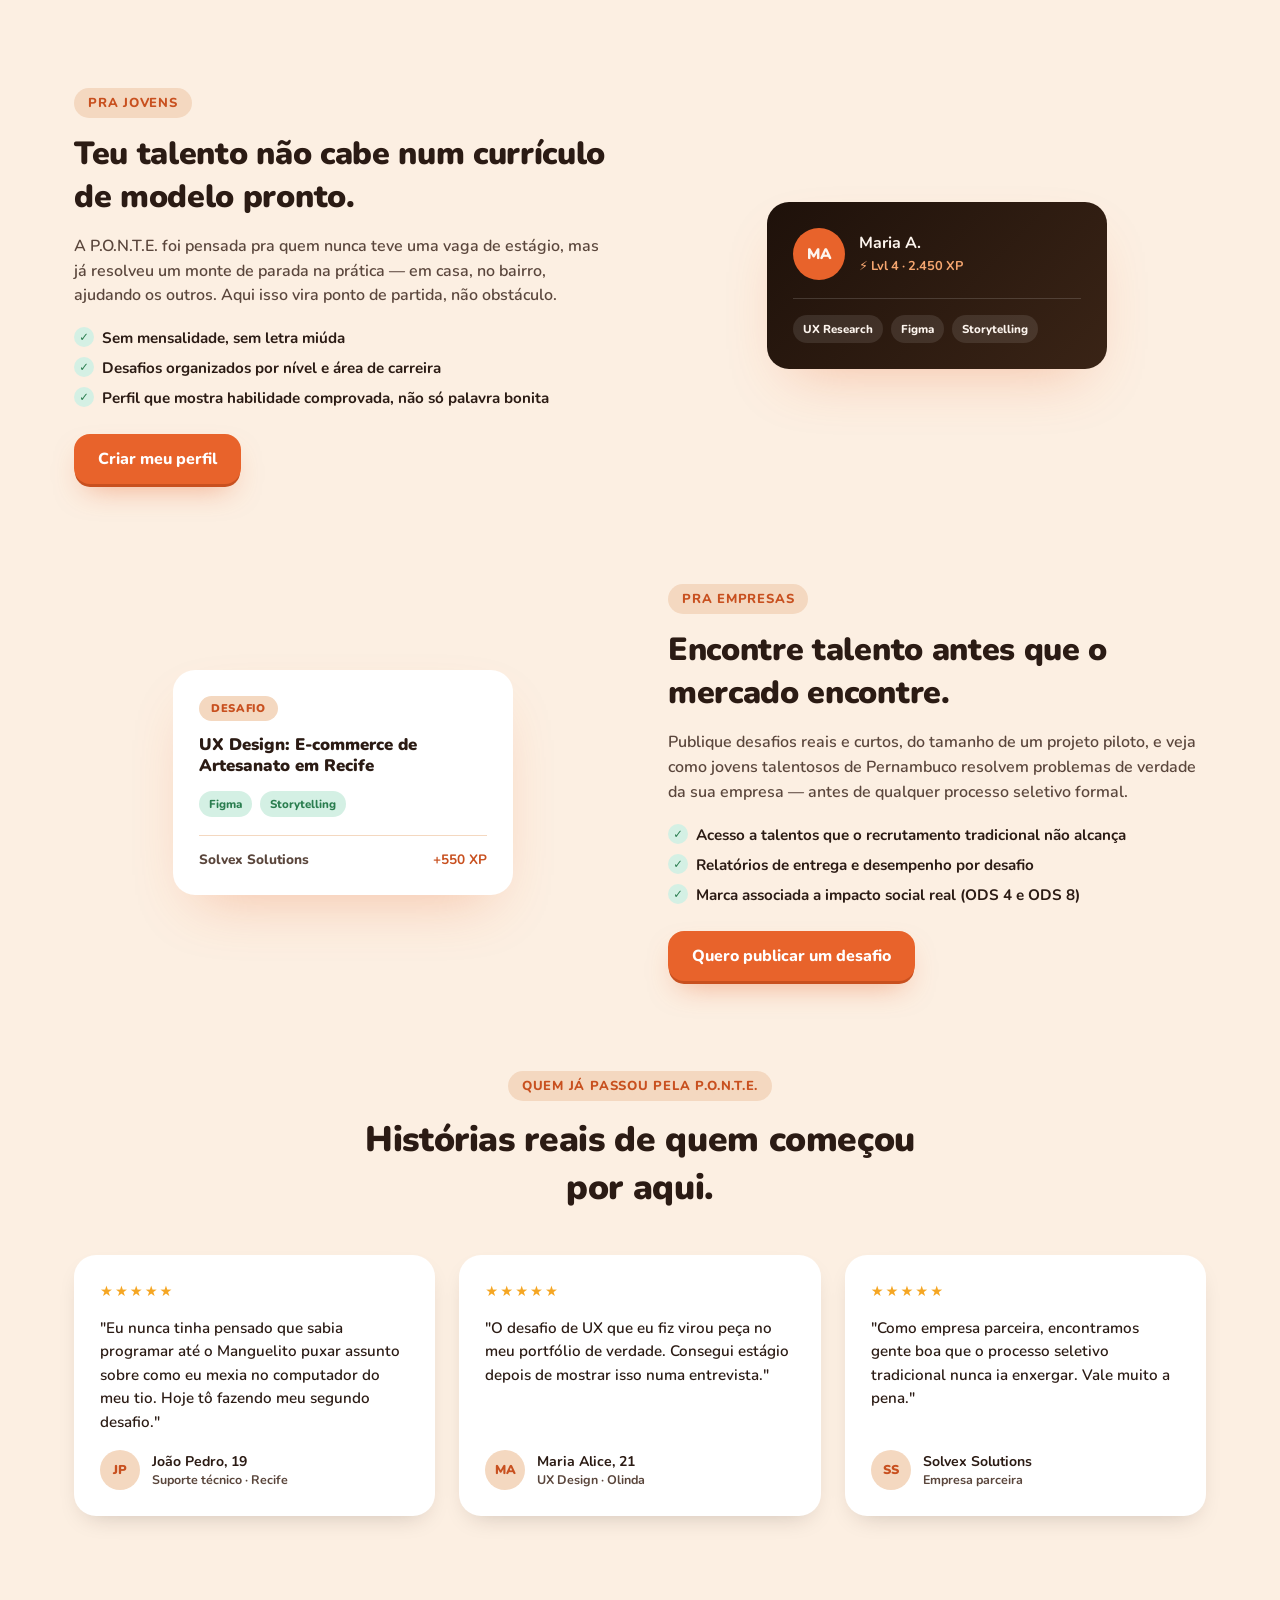
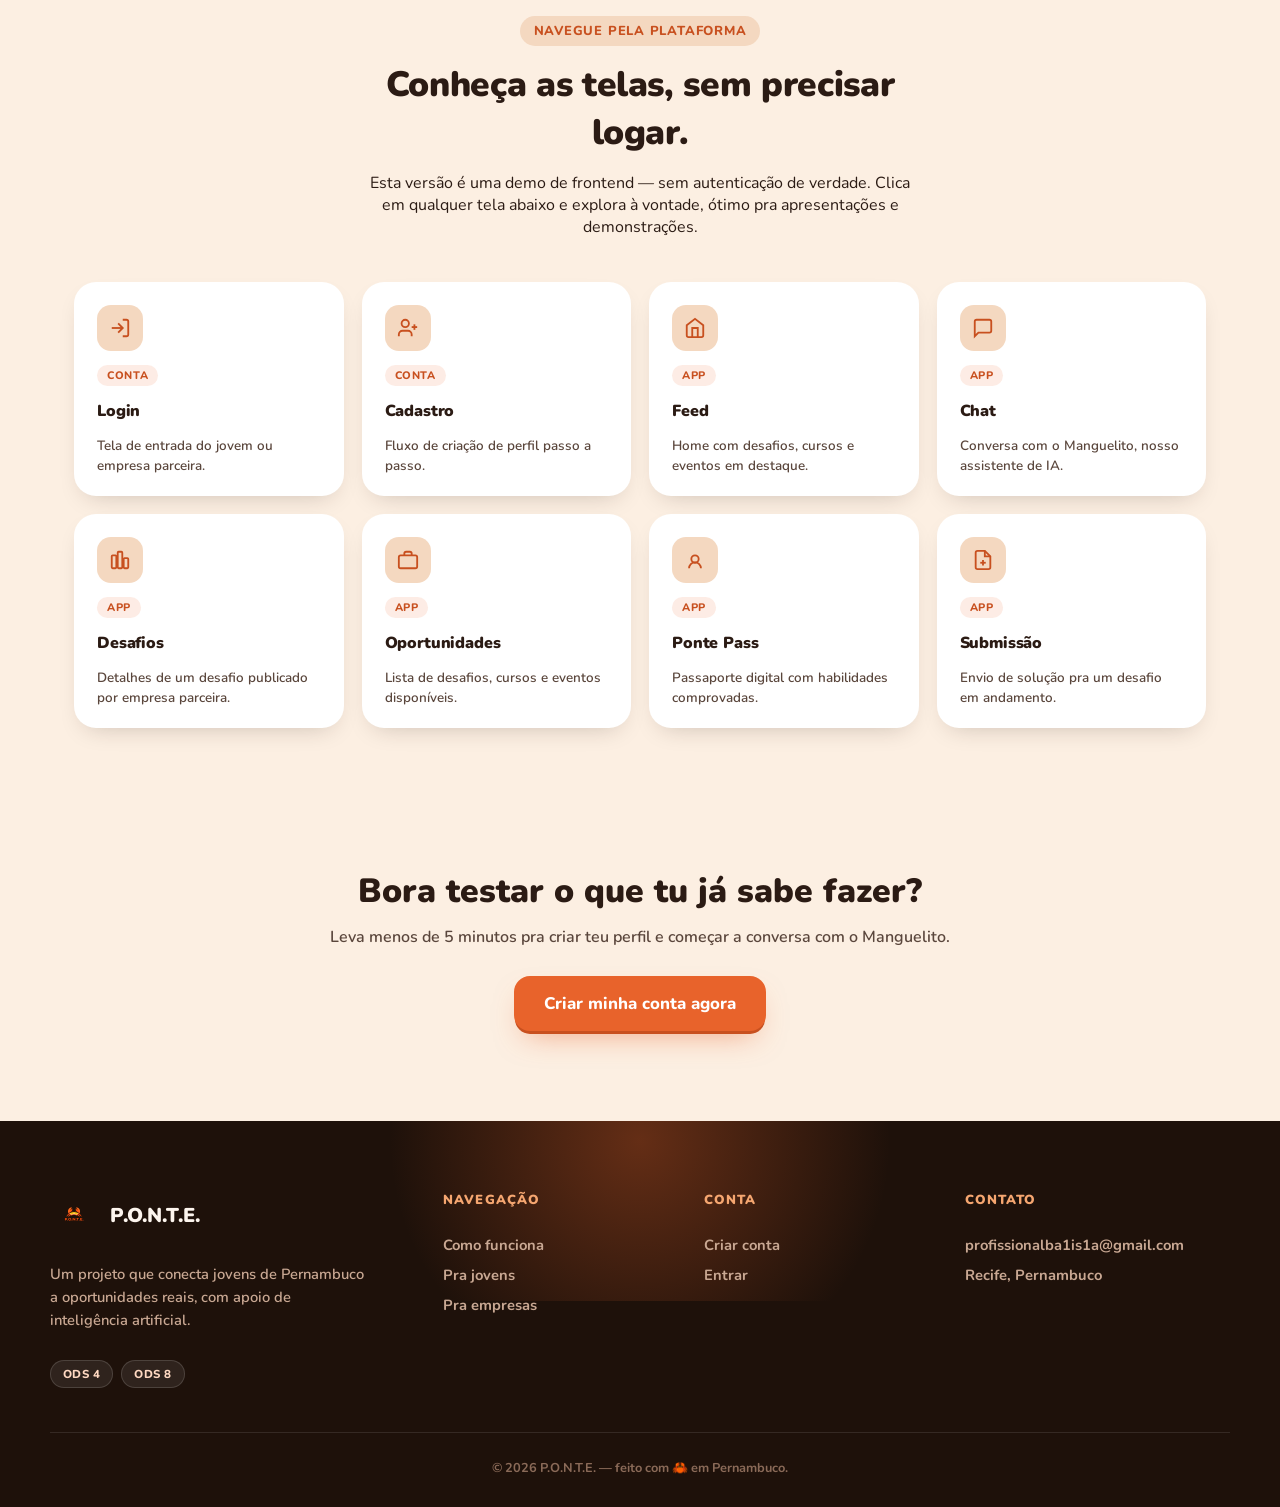
==== commit 334f54cc: "fix: título fixo "P.O.N.T.E." em todas as páginas + cache-bust do favicon - <title> passa a ser só "" ====
--- a/frontend/index.html
+++ b/frontend/index.html
@@ -3,11 +3,11 @@
 <head>
 <meta charset="UTF-8" />
 <meta name="viewport" content="width=device-width, initial-scale=1.0" />
-  <link rel="icon" href="assets/favicon.ico" sizes="any" />
-  <link rel="icon" href="assets/favicon-16.png" type="image/png" sizes="16x16" />
-  <link rel="icon" href="assets/favicon-32.png" type="image/png" sizes="32x32" />
-  <link rel="apple-touch-icon" href="assets/apple-touch-icon.png" />
-<title>P.O.N.T.E. — Da experiência de rua à vaga de verdade</title>
+  <link rel="icon" href="assets/favicon.ico?v=2" sizes="any" />
+  <link rel="icon" href="assets/favicon-16.png?v=2" type="image/png" sizes="16x16" />
+  <link rel="icon" href="assets/favicon-32.png?v=2" type="image/png" sizes="32x32" />
+  <link rel="apple-touch-icon" href="assets/apple-touch-icon.png?v=2" />
+<title>P.O.N.T.E.</title>
 <meta name="description" content="P.O.N.T.E. transforma o que jovens de Pernambuco já sabem fazer em habilidades reconhecidas por empresas — com a ajuda do Manguelito, nosso assistente de IA." />
 <link rel="preconnect" href="https://fonts.googleapis.com" />
 <link rel="preconnect" href="https://fonts.gstatic.com" crossorigin />
